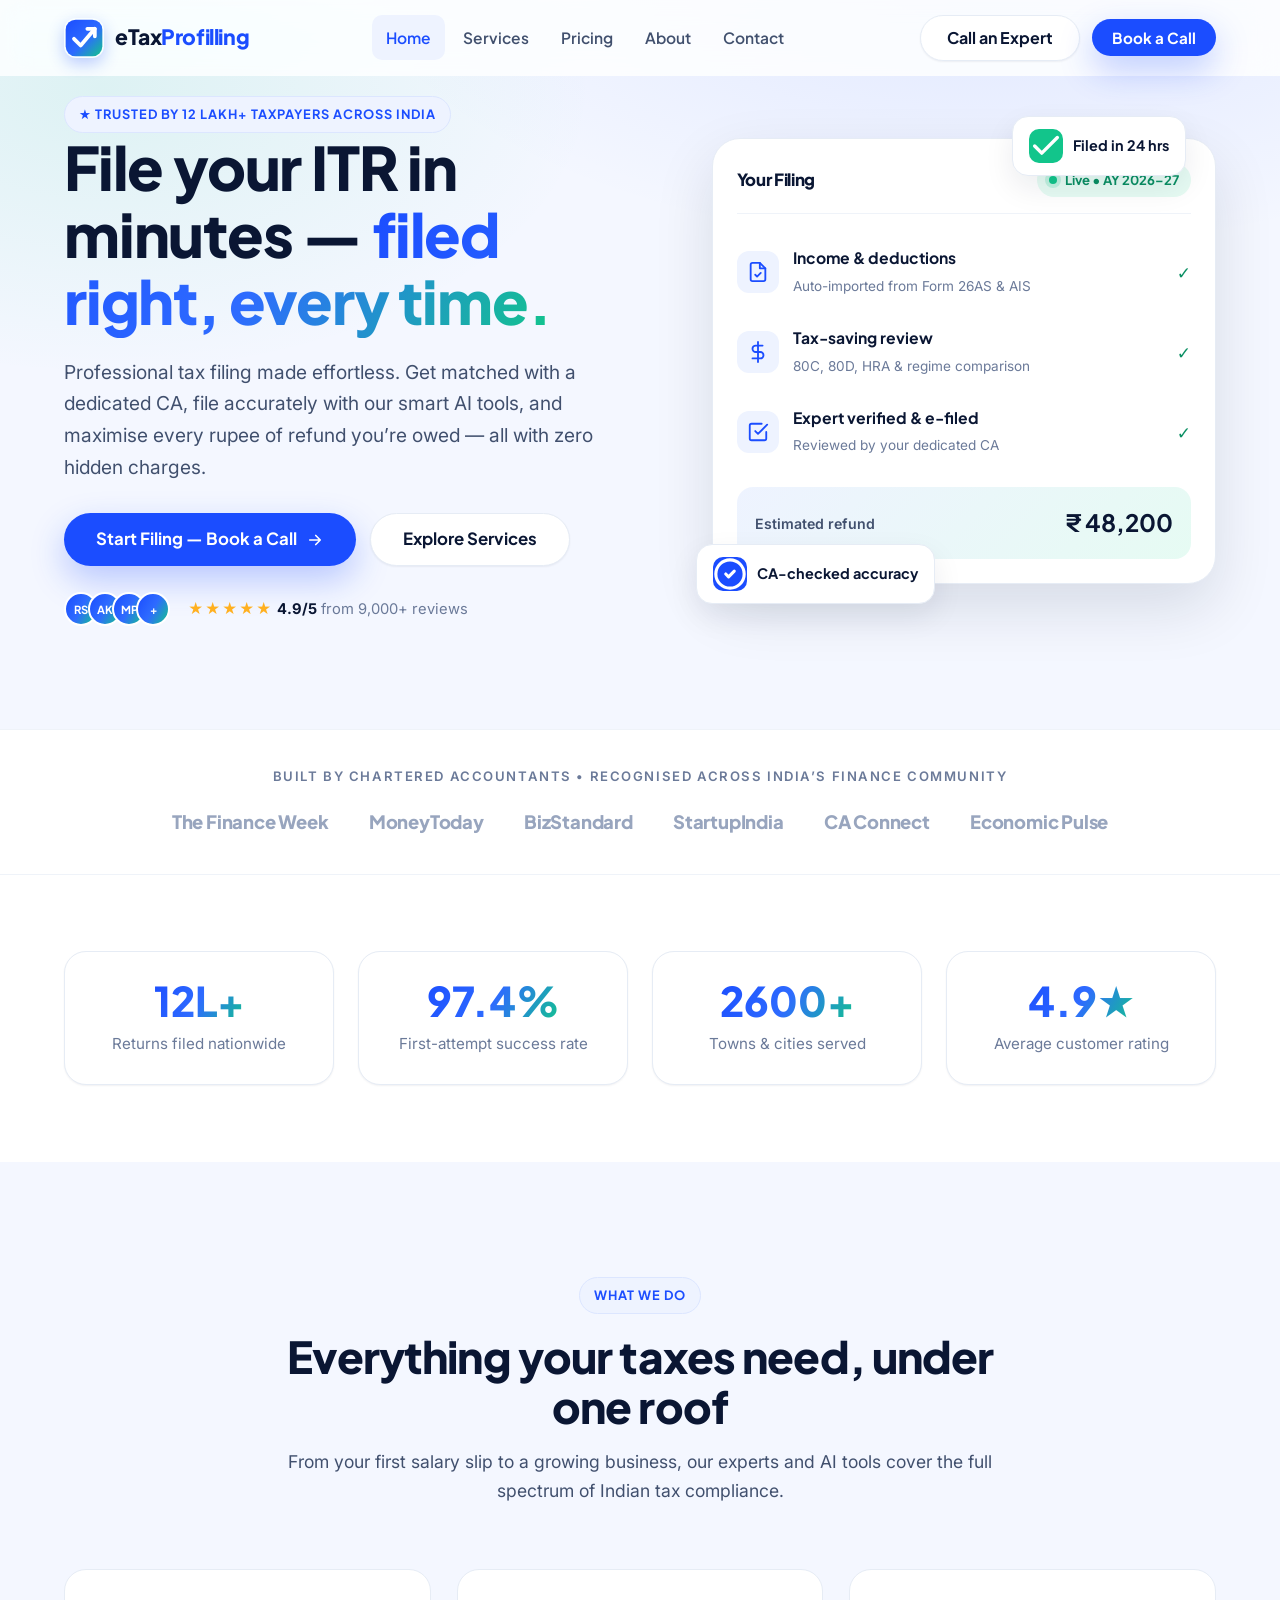
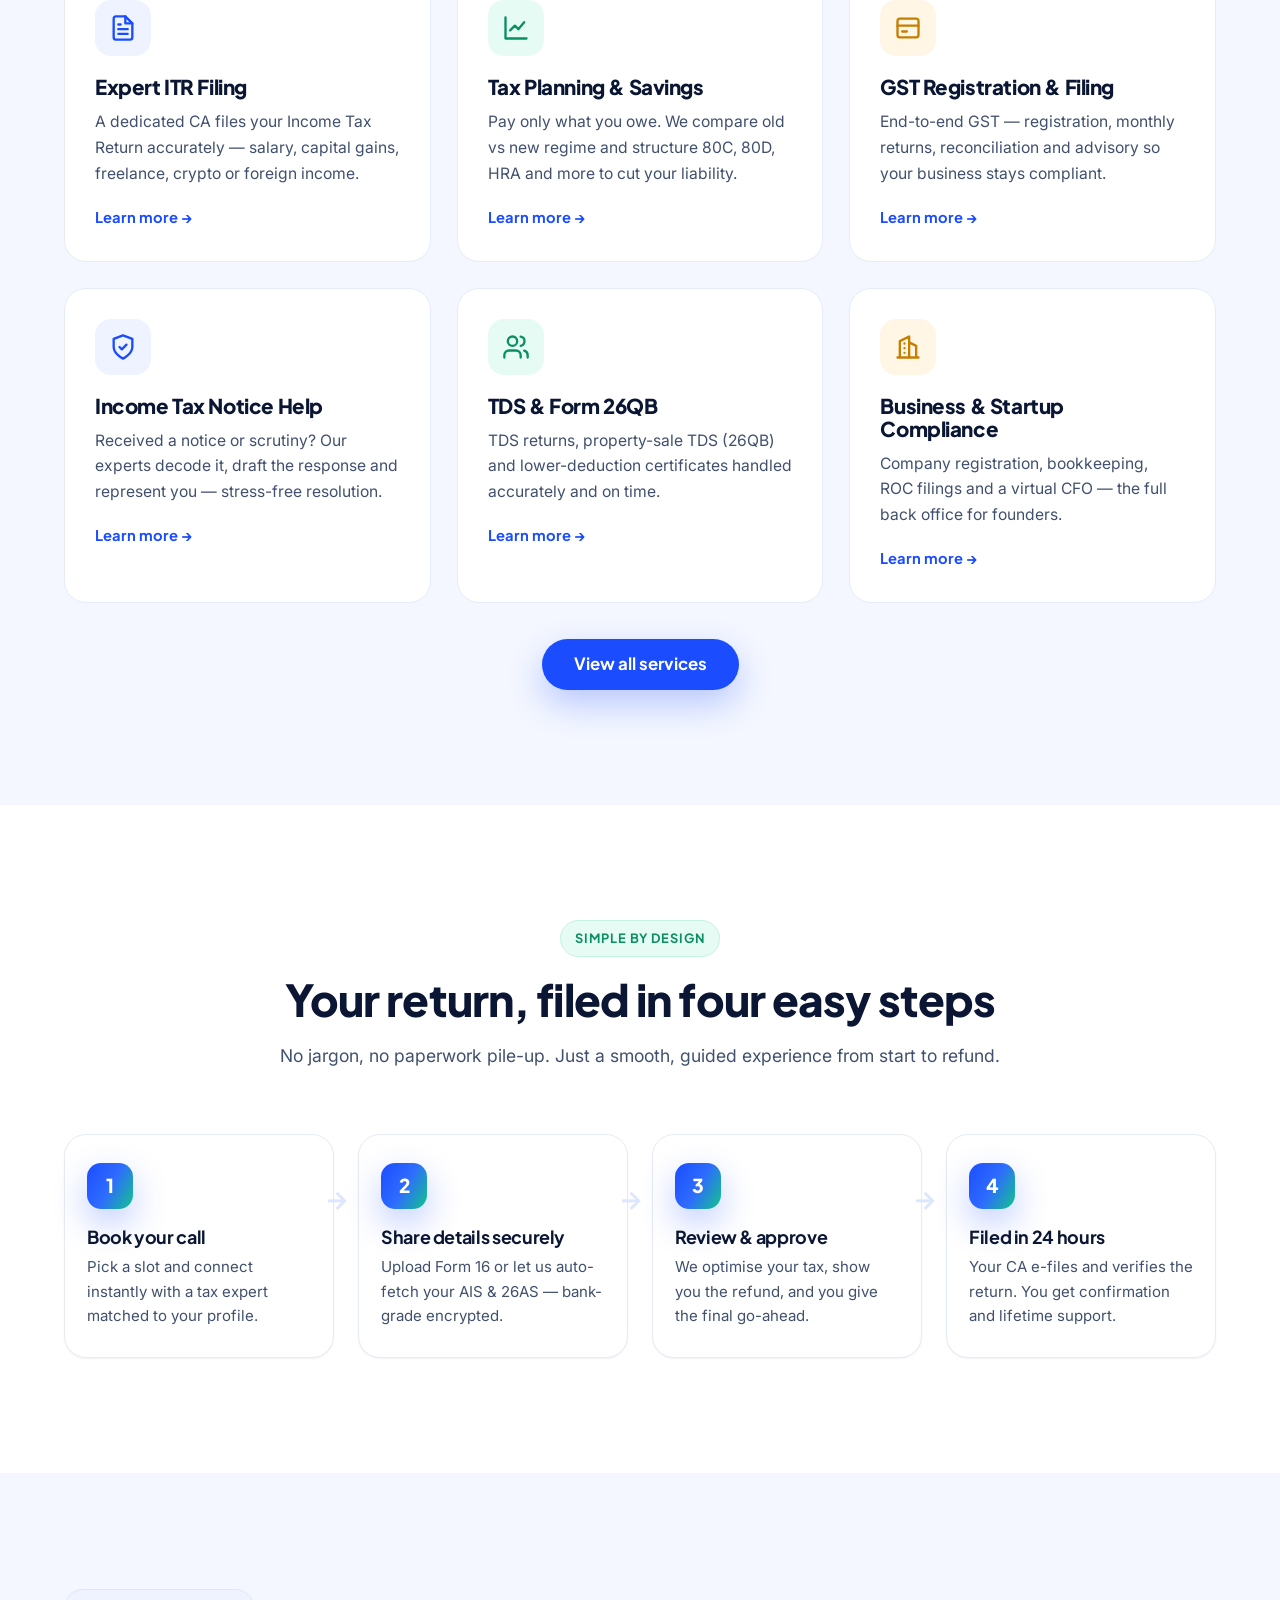
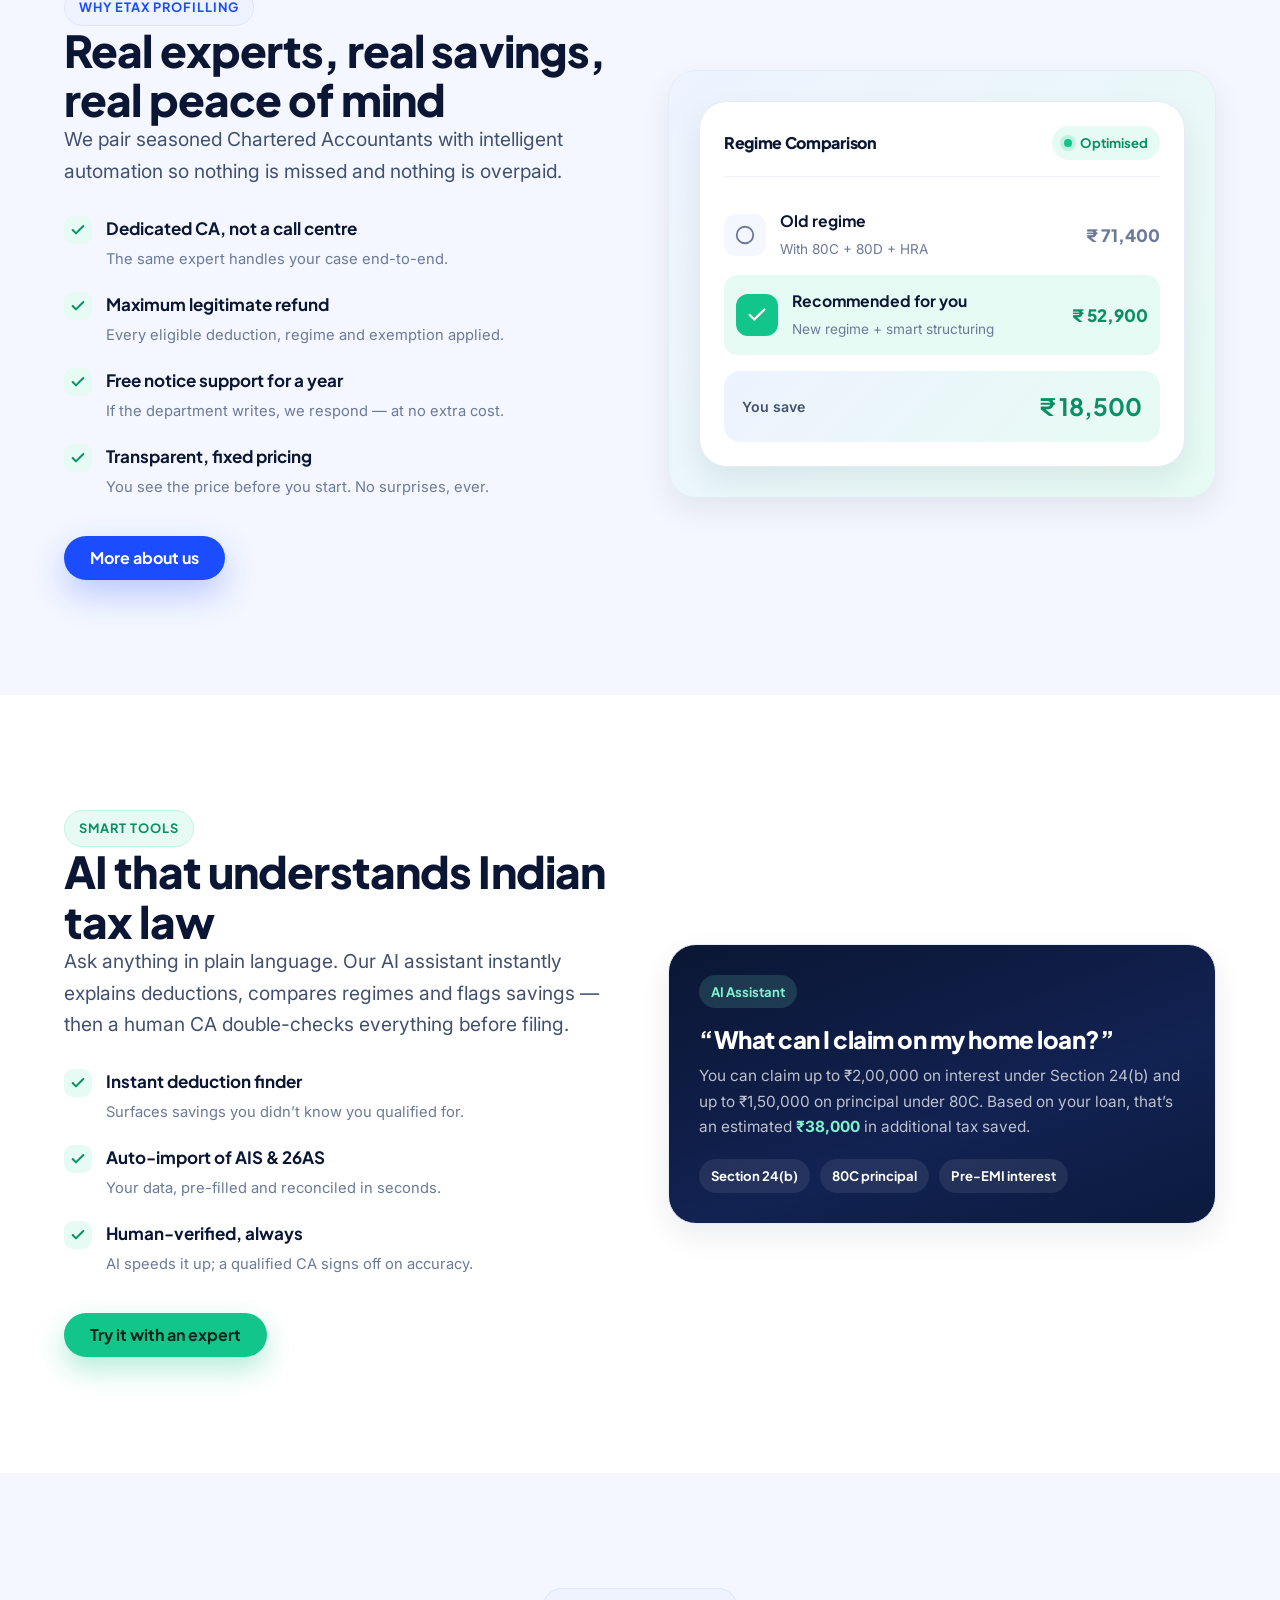
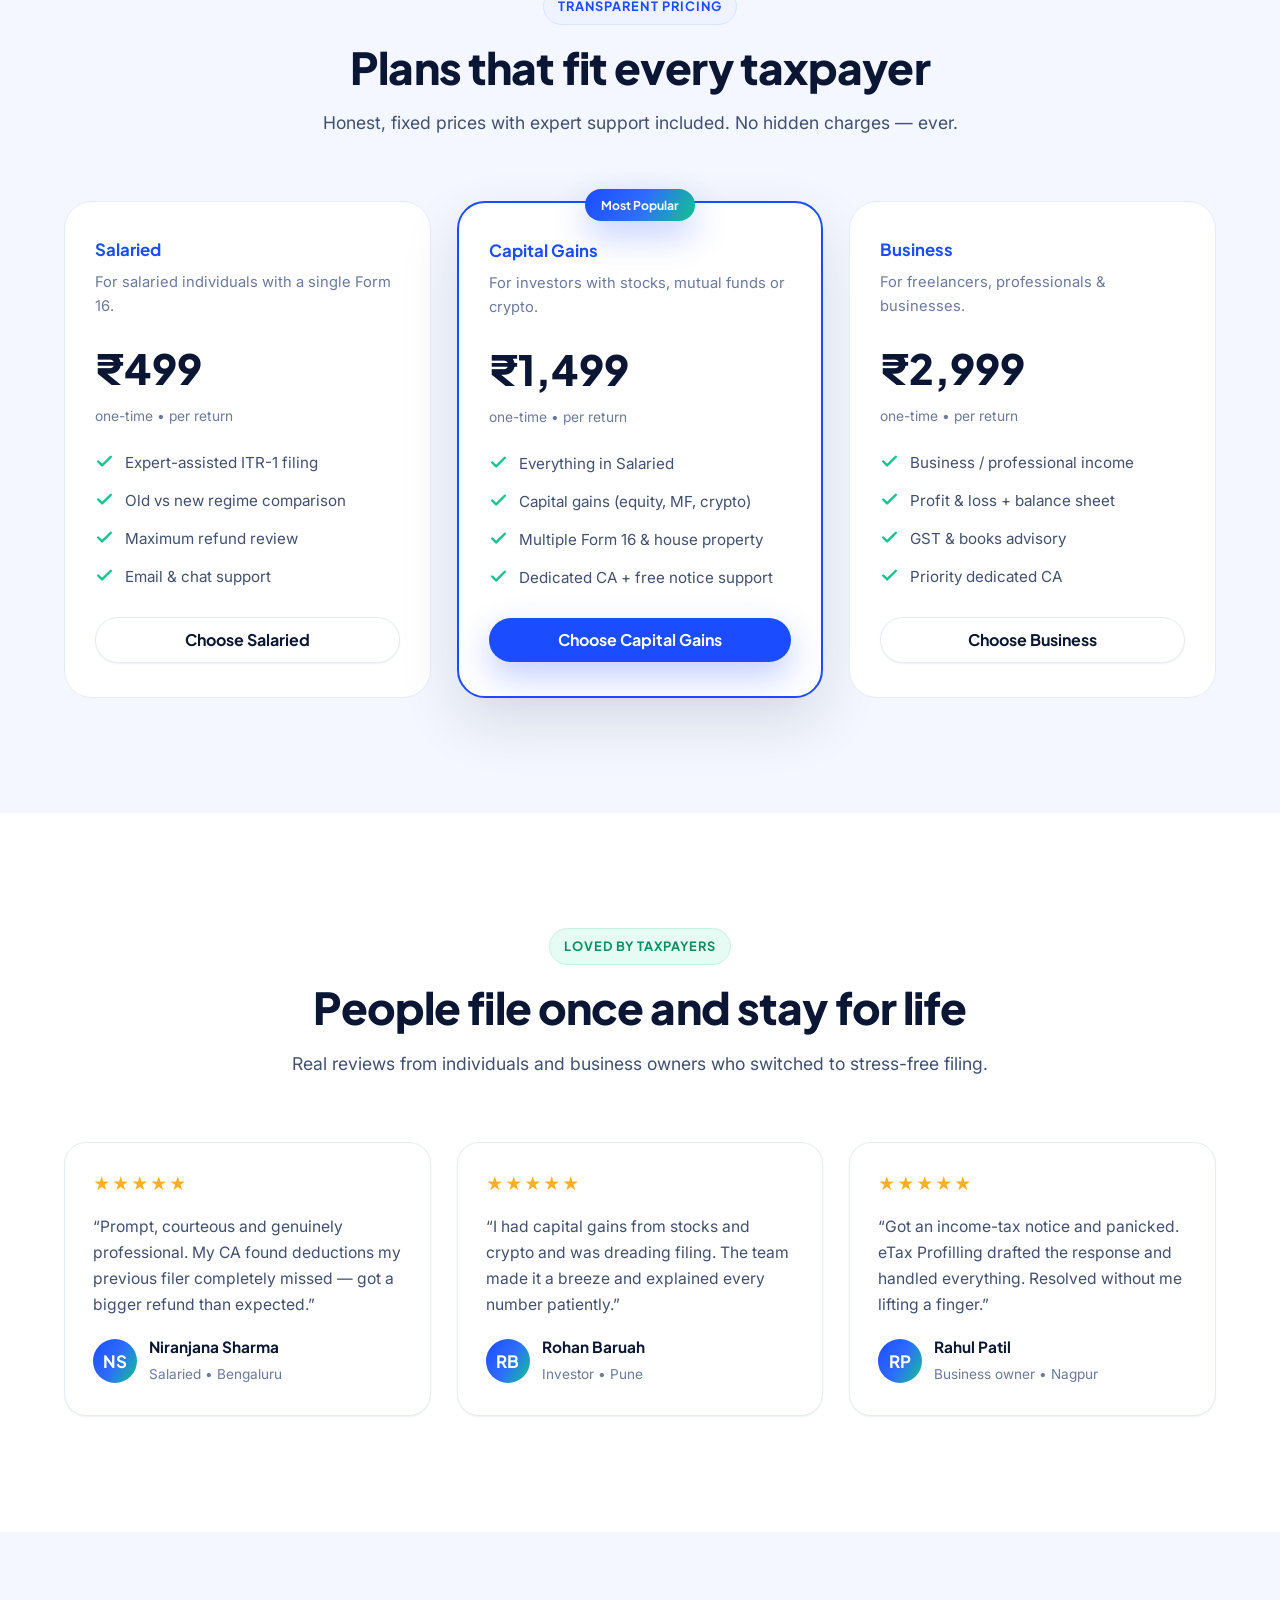
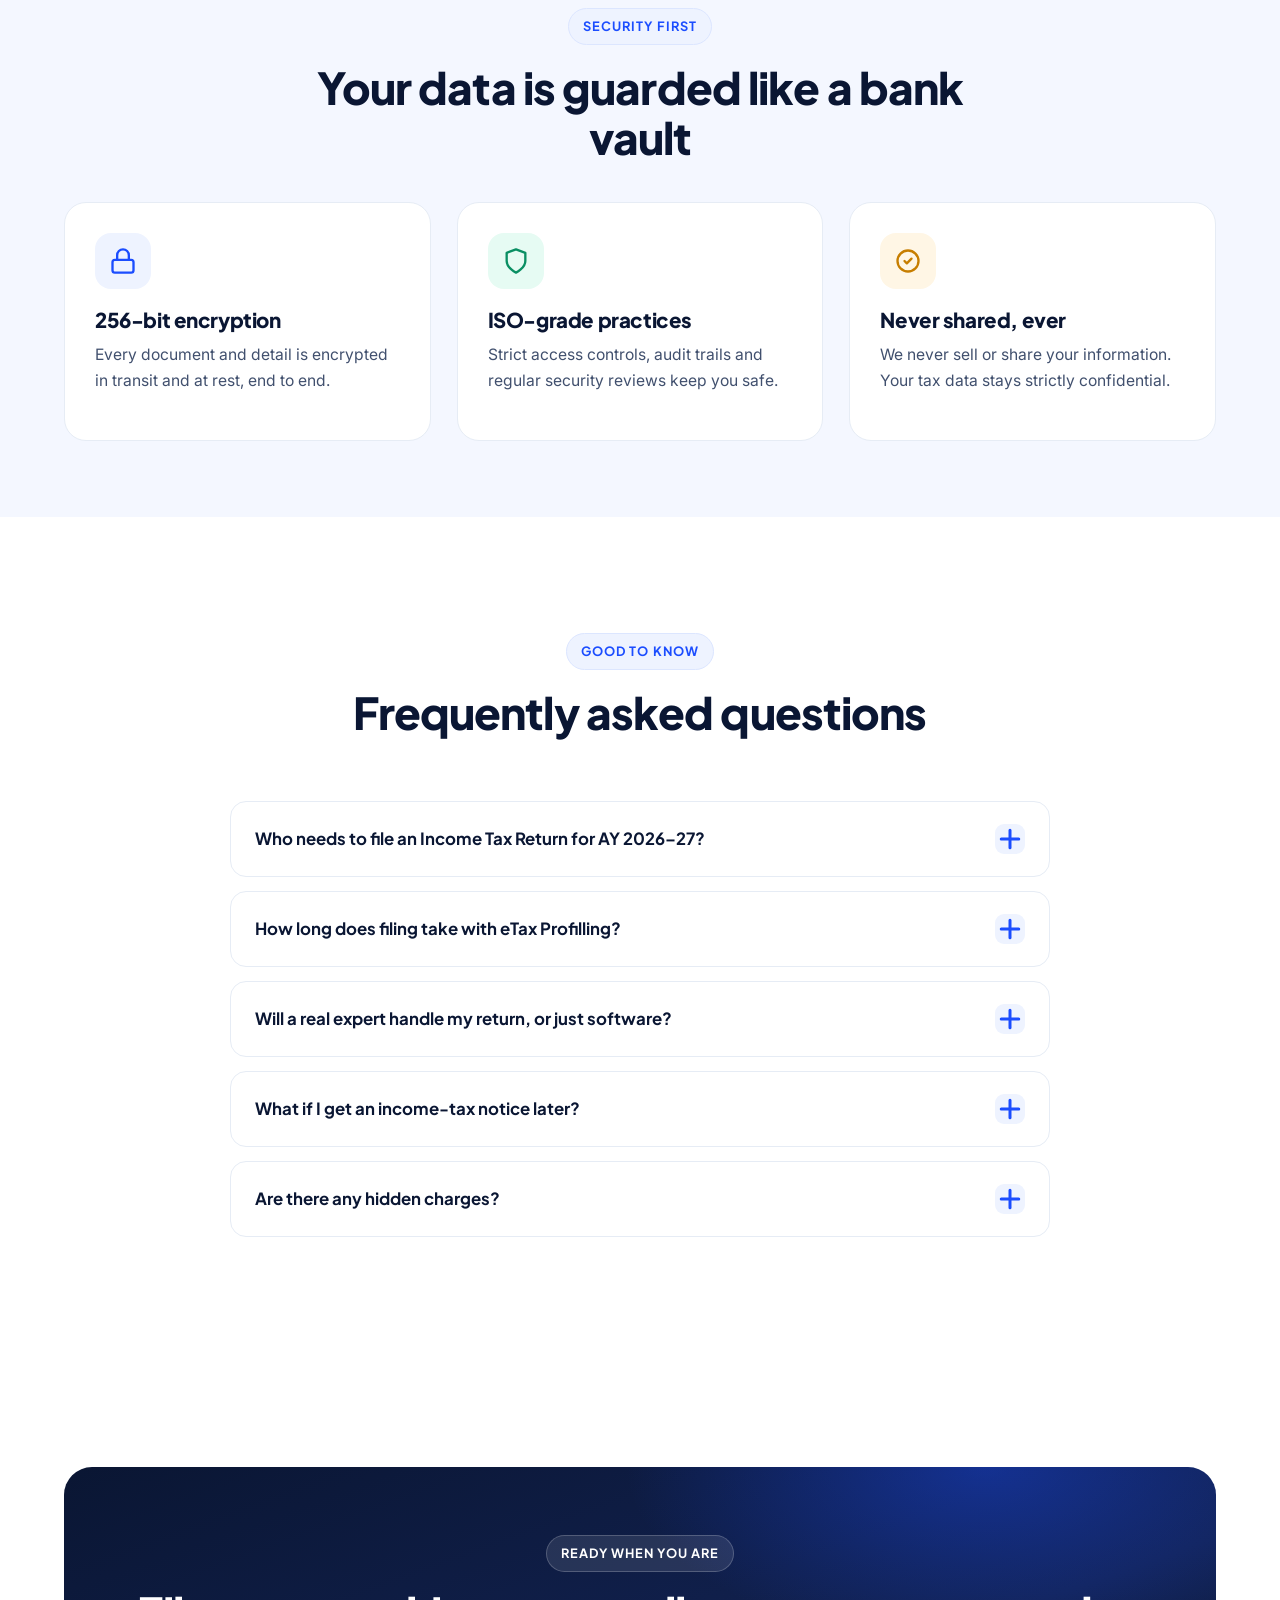
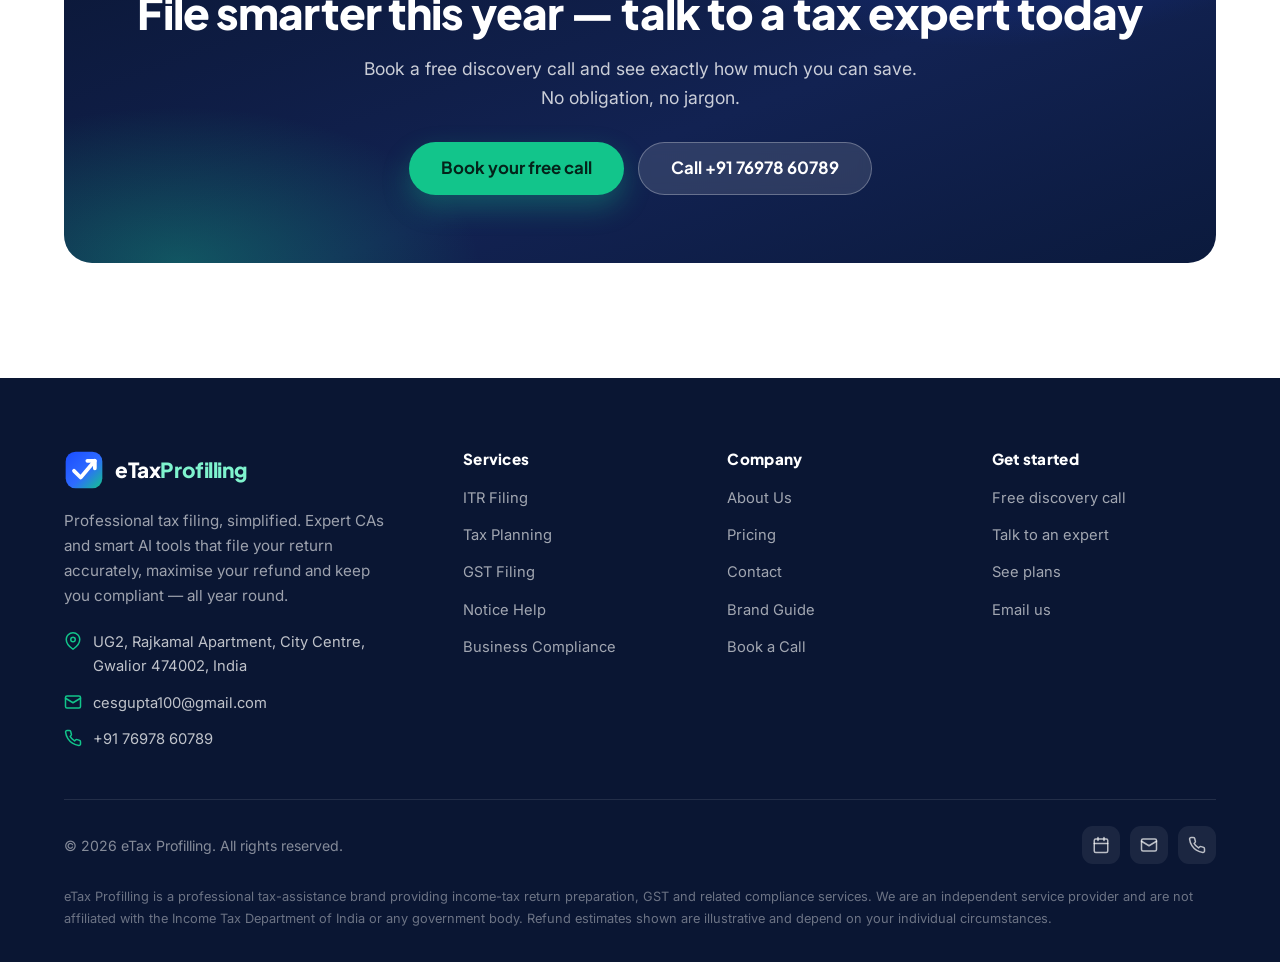
==== index.html @ 4bdb763a "Initial release: eTax Profilling marketing website Modern, responsive, light-themed static site for " ====
<!DOCTYPE html>
<html lang="en">
<head>
  <meta charset="UTF-8" />
  <meta name="viewport" content="width=device-width, initial-scale=1.0" />
  <script>document.documentElement.classList.add('js');</script>
  <title>eTax Profilling — Professional Tax Filing, Simplified | ITR, GST & Tax Planning</title>
  <meta name="description" content="eTax Profilling files your Income Tax Return in minutes with expert CAs and smart AI tools. ITR filing, tax planning, GST, TDS and notice management — accurate, secure and fully transparent." />
  <meta name="theme-color" content="#1B4DFF" />
  <link rel="icon" type="image/svg+xml" href="assets/img/favicon.svg" />
  <meta property="og:title" content="eTax Profilling — Professional Tax Filing, Simplified" />
  <meta property="og:description" content="File your ITR in minutes with expert CAs and smart AI tools. Accurate, secure and fully transparent." />
  <meta property="og:type" content="website" />
  <link rel="preconnect" href="https://fonts.googleapis.com" />
  <link rel="preconnect" href="https://fonts.gstatic.com" crossorigin />
  <link href="https://fonts.googleapis.com/css2?family=Inter:wght@400;500;600;700&family=Plus+Jakarta+Sans:wght@600;700;800&display=swap" rel="stylesheet" />
  <link rel="stylesheet" href="assets/css/styles.css" />
</head>
<body>

  <!-- ===================== NAV ===================== -->
  <header class="nav" id="nav">
    <div class="container nav__inner">
      <a href="index.html" class="brand" aria-label="eTax Profilling home">
        <svg class="brand__mark" viewBox="0 0 96 96" fill="none" xmlns="http://www.w3.org/2000/svg" aria-hidden="true">
          <defs><linearGradient id="nm" x1="4" y1="4" x2="92" y2="92" gradientUnits="userSpaceOnUse"><stop stop-color="#1B4DFF"/><stop offset=".55" stop-color="#2E6BFF"/><stop offset="1" stop-color="#12C58B"/></linearGradient></defs>
          <rect x="4" y="4" width="88" height="88" rx="24" fill="url(#nm)"/>
          <path d="M24 50 L40 66 L74 26" stroke="#fff" stroke-width="9" stroke-linecap="round" stroke-linejoin="round"/>
          <path d="M56 26 L74 26 L74 44" stroke="#fff" stroke-width="9" stroke-linecap="round" stroke-linejoin="round"/>
        </svg>
        <span class="brand__text">eTax<span>Profilling</span></span>
      </a>

      <nav class="nav__links" aria-label="Primary">
        <a class="nav__link active" href="index.html">Home</a>
        <a class="nav__link" href="services.html">Services</a>
        <a class="nav__link" href="pricing.html">Pricing</a>
        <a class="nav__link" href="about.html">About</a>
        <a class="nav__link" href="contact.html">Contact</a>
      </nav>

      <div class="nav__actions">
        <a class="btn btn--ghost" href="tel:+917697860789">Call an Expert</a>
        <a class="btn btn--primary nav__cta" href="https://cal.com/anirudh-gupta/discovery-call" target="_blank" rel="noopener">Book a Call</a>
        <button class="nav__toggle" aria-label="Toggle menu" aria-expanded="false"><span></span></button>
      </div>
    </div>

    <div class="nav__drawer">
      <a class="nav__link" href="index.html">Home</a>
      <a class="nav__link" href="services.html">Services</a>
      <a class="nav__link" href="pricing.html">Pricing</a>
      <a class="nav__link" href="about.html">About</a>
      <a class="nav__link" href="contact.html">Contact</a>
      <div class="nav__drawer-divider"></div>
      <a class="btn btn--ghost" href="tel:+917697860789">Call an Expert</a>
      <a class="btn btn--primary" href="https://cal.com/anirudh-gupta/discovery-call" target="_blank" rel="noopener">Book a Discovery Call</a>
    </div>
  </header>

  <main>
    <!-- ===================== HERO ===================== -->
    <section class="hero page">
      <div class="container hero__grid">
        <div class="hero__copy">
          <span class="eyebrow reveal">★ Trusted by 12 lakh+ taxpayers across India</span>
          <h1 class="reveal d1">File your ITR in minutes — <span class="gradient-text">filed right, every time.</span></h1>
          <p class="lead reveal d2">Professional tax filing made effortless. Get matched with a dedicated CA, file accurately with our smart AI tools, and maximise every rupee of refund you’re owed — all with zero hidden charges.</p>
          <div class="btn-row hero__cta reveal d3">
            <a class="btn btn--primary btn--lg" href="https://cal.com/anirudh-gupta/discovery-call" target="_blank" rel="noopener">
              Start Filing — Book a Call
              <svg viewBox="0 0 24 24" fill="none" stroke="currentColor" stroke-width="2.2" stroke-linecap="round" stroke-linejoin="round"><path d="M5 12h14M13 6l6 6-6 6"/></svg>
            </a>
            <a class="btn btn--ghost btn--lg" href="services.html">Explore Services</a>
          </div>
          <div class="hero__trust reveal d4">
            <div class="hero__avatars" aria-hidden="true"><span>RS</span><span>AK</span><span>MP</span><span>+</span></div>
            <div><span class="stars">★★★★★</span> <strong>4.9/5</strong> from 9,000+ reviews</div>
          </div>
        </div>

        <div class="hero__visual reveal d2">
          <div class="hero-card">
            <div class="hero-card__top">
              <span class="brand__text" style="font-size:1.05rem">Your Filing</span>
              <span class="hero-card__badge"><span class="hero-card__dot"></span> Live • AY 2026–27</span>
            </div>
            <div class="hero-card__row">
              <span class="ico"><svg viewBox="0 0 24 24" fill="none" stroke="currentColor" stroke-width="2" stroke-linecap="round" stroke-linejoin="round"><path d="M14 2H6a2 2 0 0 0-2 2v16a2 2 0 0 0 2 2h12a2 2 0 0 0 2-2V8z"/><path d="M14 2v6h6M9 15l2 2 4-4"/></svg></span>
              <div class="meta"><b>Income & deductions</b><small>Auto-imported from Form 26AS & AIS</small></div>
              <span class="amt">✓</span>
            </div>
            <div class="hero-card__row">
              <span class="ico"><svg viewBox="0 0 24 24" fill="none" stroke="currentColor" stroke-width="2" stroke-linecap="round" stroke-linejoin="round"><path d="M12 1v22M17 5H9.5a3.5 3.5 0 0 0 0 7h5a3.5 3.5 0 0 1 0 7H6"/></svg></span>
              <div class="meta"><b>Tax-saving review</b><small>80C, 80D, HRA & regime comparison</small></div>
              <span class="amt">✓</span>
            </div>
            <div class="hero-card__row">
              <span class="ico"><svg viewBox="0 0 24 24" fill="none" stroke="currentColor" stroke-width="2" stroke-linecap="round" stroke-linejoin="round"><path d="M9 11l3 3L22 4M21 12v7a2 2 0 0 1-2 2H5a2 2 0 0 1-2-2V5a2 2 0 0 1 2-2h11"/></svg></span>
              <div class="meta"><b>Expert verified & e-filed</b><small>Reviewed by your dedicated CA</small></div>
              <span class="amt">✓</span>
            </div>
            <div class="hero-card__refund">
              <small>Estimated refund</small>
              <b>₹ 48,200</b>
            </div>
          </div>
          <div class="hero__float hero__float--1">
            <span class="ico"><svg viewBox="0 0 24 24" fill="none" stroke="#fff" stroke-width="2.4" stroke-linecap="round" stroke-linejoin="round"><path d="M20 6 9 17l-5-5"/></svg></span>
            Filed in 24 hrs
          </div>
          <div class="hero__float hero__float--2">
            <span class="ico"><svg viewBox="0 0 24 24" fill="none" stroke="#fff" stroke-width="2.2" stroke-linecap="round" stroke-linejoin="round"><path d="M12 2a10 10 0 1 0 10 10A10 10 0 0 0 12 2z"/><path d="M9 12l2 2 4-4"/></svg></span>
            CA-checked accuracy
          </div>
        </div>
      </div>
    </section>

    <!-- ===================== MEDIA / TRUST STRIP ===================== -->
    <section class="logos">
      <div class="container">
        <p>Built by Chartered Accountants • Recognised across India’s finance community</p>
        <div class="logos__row">
          <span>The Finance Week</span>
          <span>MoneyToday</span>
          <span>BizStandard</span>
          <span>StartupIndia</span>
          <span>CA Connect</span>
          <span>Economic Pulse</span>
        </div>
      </div>
    </section>

    <!-- ===================== STATS ===================== -->
    <section class="section section--tight">
      <div class="container">
        <div class="stats">
          <div class="stat reveal"><div class="stat__num"><span class="gradient-text"><span data-count="12">0</span>L+</span></div><div class="stat__label">Returns filed nationwide</div></div>
          <div class="stat reveal d1"><div class="stat__num"><span class="gradient-text"><span data-count="97.4" data-decimals="1">0</span>%</span></div><div class="stat__label">First-attempt success rate</div></div>
          <div class="stat reveal d2"><div class="stat__num"><span class="gradient-text"><span data-count="2600">0</span>+</span></div><div class="stat__label">Towns &amp; cities served</div></div>
          <div class="stat reveal d3"><div class="stat__num"><span class="gradient-text"><span data-count="4.9" data-decimals="1">0</span>★</span></div><div class="stat__label">Average customer rating</div></div>
        </div>
      </div>
    </section>

    <!-- ===================== SERVICES ===================== -->
    <section class="section section--soft" id="services">
      <div class="container">
        <div class="section-head">
          <span class="eyebrow">What we do</span>
          <h2>Everything your taxes need, under one roof</h2>
          <p>From your first salary slip to a growing business, our experts and AI tools cover the full spectrum of Indian tax compliance.</p>
        </div>
        <div class="cards">
          <article class="card reveal">
            <div class="card__ico"><svg viewBox="0 0 24 24" fill="none" stroke="currentColor" stroke-width="2" stroke-linecap="round" stroke-linejoin="round"><path d="M14 2H6a2 2 0 0 0-2 2v16a2 2 0 0 0 2 2h12a2 2 0 0 0 2-2V8z"/><path d="M14 2v6h6M16 13H8M16 17H8M10 9H8"/></svg></div>
            <h3>Expert ITR Filing</h3>
            <p>A dedicated CA files your Income Tax Return accurately — salary, capital gains, freelance, crypto or foreign income.</p>
            <a class="card__link" href="services.html">Learn more →</a>
          </article>
          <article class="card reveal d1">
            <div class="card__ico card__ico--accent"><svg viewBox="0 0 24 24" fill="none" stroke="currentColor" stroke-width="2" stroke-linecap="round" stroke-linejoin="round"><path d="M3 3v18h18"/><path d="M7 14l4-4 3 3 5-6"/></svg></div>
            <h3>Tax Planning &amp; Savings</h3>
            <p>Pay only what you owe. We compare old vs new regime and structure 80C, 80D, HRA and more to cut your liability.</p>
            <a class="card__link" href="services.html">Learn more →</a>
          </article>
          <article class="card reveal d2">
            <div class="card__ico card__ico--gold"><svg viewBox="0 0 24 24" fill="none" stroke="currentColor" stroke-width="2" stroke-linecap="round" stroke-linejoin="round"><rect x="3" y="4" width="18" height="16" rx="2"/><path d="M3 10h18M7 15h4"/></svg></div>
            <h3>GST Registration &amp; Filing</h3>
            <p>End-to-end GST — registration, monthly returns, reconciliation and advisory so your business stays compliant.</p>
            <a class="card__link" href="services.html">Learn more →</a>
          </article>
          <article class="card reveal">
            <div class="card__ico"><svg viewBox="0 0 24 24" fill="none" stroke="currentColor" stroke-width="2" stroke-linecap="round" stroke-linejoin="round"><path d="M12 22s8-4 8-10V5l-8-3-8 3v7c0 6 8 10 8 10z"/><path d="M9 12l2 2 4-4"/></svg></div>
            <h3>Income Tax Notice Help</h3>
            <p>Received a notice or scrutiny? Our experts decode it, draft the response and represent you — stress-free resolution.</p>
            <a class="card__link" href="services.html">Learn more →</a>
          </article>
          <article class="card reveal d1">
            <div class="card__ico card__ico--accent"><svg viewBox="0 0 24 24" fill="none" stroke="currentColor" stroke-width="2" stroke-linecap="round" stroke-linejoin="round"><path d="M16 21v-2a4 4 0 0 0-4-4H6a4 4 0 0 0-4 4v2"/><circle cx="9" cy="7" r="4"/><path d="M22 21v-2a4 4 0 0 0-3-3.87M16 3.13A4 4 0 0 1 16 11"/></svg></div>
            <h3>TDS &amp; Form 26QB</h3>
            <p>TDS returns, property-sale TDS (26QB) and lower-deduction certificates handled accurately and on time.</p>
            <a class="card__link" href="services.html">Learn more →</a>
          </article>
          <article class="card reveal d2">
            <div class="card__ico card__ico--gold"><svg viewBox="0 0 24 24" fill="none" stroke="currentColor" stroke-width="2" stroke-linecap="round" stroke-linejoin="round"><path d="M3 21h18M5 21V7l8-4v18M19 21V11l-6-3M9 9v.01M9 13v.01M9 17v.01"/></svg></div>
            <h3>Business &amp; Startup Compliance</h3>
            <p>Company registration, bookkeeping, ROC filings and a virtual CFO — the full back office for founders.</p>
            <a class="card__link" href="services.html">Learn more →</a>
          </article>
        </div>
        <div class="center mt-4 reveal">
          <a class="btn btn--primary btn--lg" href="services.html">View all services</a>
        </div>
      </div>
    </section>

    <!-- ===================== HOW IT WORKS ===================== -->
    <section class="section">
      <div class="container">
        <div class="section-head">
          <span class="eyebrow eyebrow--accent">Simple by design</span>
          <h2>Your return, filed in four easy steps</h2>
          <p>No jargon, no paperwork pile-up. Just a smooth, guided experience from start to refund.</p>
        </div>
        <div class="steps">
          <div class="step reveal"><div class="step__num">1</div><h3>Book your call</h3><p>Pick a slot and connect instantly with a tax expert matched to your profile.</p></div>
          <div class="step reveal d1"><div class="step__num">2</div><h3>Share details securely</h3><p>Upload Form 16 or let us auto-fetch your AIS &amp; 26AS — bank-grade encrypted.</p></div>
          <div class="step reveal d2"><div class="step__num">3</div><h3>Review &amp; approve</h3><p>We optimise your tax, show you the refund, and you give the final go-ahead.</p></div>
          <div class="step reveal d3"><div class="step__num">4</div><h3>Filed in 24 hours</h3><p>Your CA e-files and verifies the return. You get confirmation and lifetime support.</p></div>
        </div>
      </div>
    </section>

    <!-- ===================== WHY US (split) ===================== -->
    <section class="section section--soft">
      <div class="container split">
        <div class="split__copy">
          <span class="eyebrow">Why eTax Profilling</span>
          <h2>Real experts, real savings, real peace of mind</h2>
          <p class="lead">We pair seasoned Chartered Accountants with intelligent automation so nothing is missed and nothing is overpaid.</p>
          <ul class="feature-list">
            <li><span class="tick"><svg viewBox="0 0 24 24" fill="none" stroke="currentColor" stroke-width="3" stroke-linecap="round" stroke-linejoin="round"><path d="M20 6 9 17l-5-5"/></svg></span><div><b>Dedicated CA, not a call centre</b><small>The same expert handles your case end-to-end.</small></div></li>
            <li><span class="tick"><svg viewBox="0 0 24 24" fill="none" stroke="currentColor" stroke-width="3" stroke-linecap="round" stroke-linejoin="round"><path d="M20 6 9 17l-5-5"/></svg></span><div><b>Maximum legitimate refund</b><small>Every eligible deduction, regime and exemption applied.</small></div></li>
            <li><span class="tick"><svg viewBox="0 0 24 24" fill="none" stroke="currentColor" stroke-width="3" stroke-linecap="round" stroke-linejoin="round"><path d="M20 6 9 17l-5-5"/></svg></span><div><b>Free notice support for a year</b><small>If the department writes, we respond — at no extra cost.</small></div></li>
            <li><span class="tick"><svg viewBox="0 0 24 24" fill="none" stroke="currentColor" stroke-width="3" stroke-linecap="round" stroke-linejoin="round"><path d="M20 6 9 17l-5-5"/></svg></span><div><b>Transparent, fixed pricing</b><small>You see the price before you start. No surprises, ever.</small></div></li>
          </ul>
          <div class="btn-row mt-4"><a class="btn btn--primary" href="about.html">More about us</a></div>
        </div>
        <div class="split__media">
          <div class="media-frame">
            <div class="hero-card" style="box-shadow:var(--sh-md)">
              <div class="hero-card__top"><span class="brand__text" style="font-size:1rem">Regime Comparison</span><span class="hero-card__badge"><span class="hero-card__dot"></span> Optimised</span></div>
              <div class="hero-card__row"><span class="ico" style="background:var(--bg-soft);color:var(--ink-3)"><svg viewBox="0 0 24 24" fill="none" stroke="currentColor" stroke-width="2"><circle cx="12" cy="12" r="9"/></svg></span><div class="meta"><b>Old regime</b><small>With 80C + 80D + HRA</small></div><span class="amt" style="color:var(--ink-3)">₹ 71,400</span></div>
              <div class="hero-card__row" style="background:var(--brand-accent-50);border-radius:14px;padding-inline:12px"><span class="ico" style="background:var(--brand-accent);color:#fff"><svg viewBox="0 0 24 24" fill="none" stroke="currentColor" stroke-width="2.4" stroke-linecap="round" stroke-linejoin="round"><path d="M20 6 9 17l-5-5"/></svg></span><div class="meta"><b>Recommended for you</b><small>New regime + smart structuring</small></div><span class="amt">₹ 52,900</span></div>
              <div class="hero-card__refund"><small>You save</small><b style="color:var(--brand-accent-700)">₹ 18,500</b></div>
            </div>
          </div>
        </div>
      </div>
    </section>

    <!-- ===================== AI / DIY (split rev) ===================== -->
    <section class="section">
      <div class="container split split--rev">
        <div class="split__media">
          <div class="media-frame media-frame--ink">
            <div style="color:#fff">
              <span class="hero-card__badge" style="background:rgba(127,243,206,.15);color:#7FF3CE">AI Assistant</span>
              <h3 style="color:#fff;margin:18px 0 10px;font-size:1.5rem">“What can I claim on my home loan?”</h3>
              <p style="color:rgba(255,255,255,.72);font-size:.96rem">You can claim up to ₹2,00,000 on interest under Section 24(b) and up to ₹1,50,000 on principal under 80C. Based on your loan, that’s an estimated <strong style="color:#7FF3CE">₹38,000</strong> in additional tax saved.</p>
              <div style="display:flex;gap:10px;margin-top:20px;flex-wrap:wrap">
                <span class="hero-card__badge" style="background:rgba(255,255,255,.08);color:#fff">Section 24(b)</span>
                <span class="hero-card__badge" style="background:rgba(255,255,255,.08);color:#fff">80C principal</span>
                <span class="hero-card__badge" style="background:rgba(255,255,255,.08);color:#fff">Pre-EMI interest</span>
              </div>
            </div>
          </div>
        </div>
        <div class="split__copy">
          <span class="eyebrow eyebrow--accent">Smart tools</span>
          <h2>AI that understands Indian tax law</h2>
          <p class="lead">Ask anything in plain language. Our AI assistant instantly explains deductions, compares regimes and flags savings — then a human CA double-checks everything before filing.</p>
          <ul class="feature-list">
            <li><span class="tick"><svg viewBox="0 0 24 24" fill="none" stroke="currentColor" stroke-width="3" stroke-linecap="round" stroke-linejoin="round"><path d="M20 6 9 17l-5-5"/></svg></span><div><b>Instant deduction finder</b><small>Surfaces savings you didn’t know you qualified for.</small></div></li>
            <li><span class="tick"><svg viewBox="0 0 24 24" fill="none" stroke="currentColor" stroke-width="3" stroke-linecap="round" stroke-linejoin="round"><path d="M20 6 9 17l-5-5"/></svg></span><div><b>Auto-import of AIS &amp; 26AS</b><small>Your data, pre-filled and reconciled in seconds.</small></div></li>
            <li><span class="tick"><svg viewBox="0 0 24 24" fill="none" stroke="currentColor" stroke-width="3" stroke-linecap="round" stroke-linejoin="round"><path d="M20 6 9 17l-5-5"/></svg></span><div><b>Human-verified, always</b><small>AI speeds it up; a qualified CA signs off on accuracy.</small></div></li>
          </ul>
          <div class="btn-row mt-4"><a class="btn btn--accent" href="https://cal.com/anirudh-gupta/discovery-call" target="_blank" rel="noopener">Try it with an expert</a></div>
        </div>
      </div>
    </section>

    <!-- ===================== PRICING TEASER ===================== -->
    <section class="section section--soft" id="pricing">
      <div class="container">
        <div class="section-head">
          <span class="eyebrow">Transparent pricing</span>
          <h2>Plans that fit every taxpayer</h2>
          <p>Honest, fixed prices with expert support included. No hidden charges — ever.</p>
        </div>
        <div class="pricing">
          <article class="price-card reveal">
            <div class="price-card__name">Salaried</div>
            <p class="price-card__desc">For salaried individuals with a single Form 16.</p>
            <div class="price-card__price">₹<span class="amt">499</span></div>
            <div class="price-card__period">one-time • per return</div>
            <ul>
              <li><svg viewBox="0 0 24 24" fill="none" stroke="currentColor" stroke-width="3" stroke-linecap="round" stroke-linejoin="round"><path d="M20 6 9 17l-5-5"/></svg> Expert-assisted ITR-1 filing</li>
              <li><svg viewBox="0 0 24 24" fill="none" stroke="currentColor" stroke-width="3" stroke-linecap="round" stroke-linejoin="round"><path d="M20 6 9 17l-5-5"/></svg> Old vs new regime comparison</li>
              <li><svg viewBox="0 0 24 24" fill="none" stroke="currentColor" stroke-width="3" stroke-linecap="round" stroke-linejoin="round"><path d="M20 6 9 17l-5-5"/></svg> Maximum refund review</li>
              <li><svg viewBox="0 0 24 24" fill="none" stroke="currentColor" stroke-width="3" stroke-linecap="round" stroke-linejoin="round"><path d="M20 6 9 17l-5-5"/></svg> Email &amp; chat support</li>
            </ul>
            <a class="btn btn--ghost btn--block" href="pricing.html">Choose Salaried</a>
          </article>
          <article class="price-card price-card--featured reveal d1">
            <div class="price-card__name">Capital Gains</div>
            <p class="price-card__desc">For investors with stocks, mutual funds or crypto.</p>
            <div class="price-card__price">₹<span class="amt">1,499</span></div>
            <div class="price-card__period">one-time • per return</div>
            <ul>
              <li><svg viewBox="0 0 24 24" fill="none" stroke="currentColor" stroke-width="3" stroke-linecap="round" stroke-linejoin="round"><path d="M20 6 9 17l-5-5"/></svg> Everything in Salaried</li>
              <li><svg viewBox="0 0 24 24" fill="none" stroke="currentColor" stroke-width="3" stroke-linecap="round" stroke-linejoin="round"><path d="M20 6 9 17l-5-5"/></svg> Capital gains (equity, MF, crypto)</li>
              <li><svg viewBox="0 0 24 24" fill="none" stroke="currentColor" stroke-width="3" stroke-linecap="round" stroke-linejoin="round"><path d="M20 6 9 17l-5-5"/></svg> Multiple Form 16 &amp; house property</li>
              <li><svg viewBox="0 0 24 24" fill="none" stroke="currentColor" stroke-width="3" stroke-linecap="round" stroke-linejoin="round"><path d="M20 6 9 17l-5-5"/></svg> Dedicated CA + free notice support</li>
            </ul>
            <a class="btn btn--primary btn--block" href="pricing.html">Choose Capital Gains</a>
          </article>
          <article class="price-card reveal d2">
            <div class="price-card__name">Business</div>
            <p class="price-card__desc">For freelancers, professionals &amp; businesses.</p>
            <div class="price-card__price">₹<span class="amt">2,999</span></div>
            <div class="price-card__period">one-time • per return</div>
            <ul>
              <li><svg viewBox="0 0 24 24" fill="none" stroke="currentColor" stroke-width="3" stroke-linecap="round" stroke-linejoin="round"><path d="M20 6 9 17l-5-5"/></svg> Business / professional income</li>
              <li><svg viewBox="0 0 24 24" fill="none" stroke="currentColor" stroke-width="3" stroke-linecap="round" stroke-linejoin="round"><path d="M20 6 9 17l-5-5"/></svg> Profit &amp; loss + balance sheet</li>
              <li><svg viewBox="0 0 24 24" fill="none" stroke="currentColor" stroke-width="3" stroke-linecap="round" stroke-linejoin="round"><path d="M20 6 9 17l-5-5"/></svg> GST &amp; books advisory</li>
              <li><svg viewBox="0 0 24 24" fill="none" stroke="currentColor" stroke-width="3" stroke-linecap="round" stroke-linejoin="round"><path d="M20 6 9 17l-5-5"/></svg> Priority dedicated CA</li>
            </ul>
            <a class="btn btn--ghost btn--block" href="pricing.html">Choose Business</a>
          </article>
        </div>
      </div>
    </section>

    <!-- ===================== TESTIMONIALS ===================== -->
    <section class="section">
      <div class="container">
        <div class="section-head">
          <span class="eyebrow eyebrow--accent">Loved by taxpayers</span>
          <h2>People file once and stay for life</h2>
          <p>Real reviews from individuals and business owners who switched to stress-free filing.</p>
        </div>
        <div class="testimonials">
          <article class="t-card reveal"><div class="stars">★★★★★</div><p>“Prompt, courteous and genuinely professional. My CA found deductions my previous filer completely missed — got a bigger refund than expected.”</p><div class="t-card__who"><span class="t-card__ava">NS</span><div><b>Niranjana Sharma</b><small>Salaried • Bengaluru</small></div></div></article>
          <article class="t-card reveal d1"><div class="stars">★★★★★</div><p>“I had capital gains from stocks and crypto and was dreading filing. The team made it a breeze and explained every number patiently.”</p><div class="t-card__who"><span class="t-card__ava">RB</span><div><b>Rohan Baruah</b><small>Investor • Pune</small></div></div></article>
          <article class="t-card reveal d2"><div class="stars">★★★★★</div><p>“Got an income-tax notice and panicked. eTax Profilling drafted the response and handled everything. Resolved without me lifting a finger.”</p><div class="t-card__who"><span class="t-card__ava">RP</span><div><b>Rahul Patil</b><small>Business owner • Nagpur</small></div></div></article>
        </div>
      </div>
    </section>

    <!-- ===================== SECURITY BAND ===================== -->
    <section class="section section--tight section--soft">
      <div class="container">
        <div class="section-head" style="margin-bottom:40px">
          <span class="eyebrow">Security first</span>
          <h2>Your data is guarded like a bank vault</h2>
        </div>
        <div class="cards">
          <article class="card reveal"><div class="card__ico"><svg viewBox="0 0 24 24" fill="none" stroke="currentColor" stroke-width="2" stroke-linecap="round" stroke-linejoin="round"><rect x="3" y="11" width="18" height="11" rx="2"/><path d="M7 11V7a5 5 0 0 1 10 0v4"/></svg></div><h3>256-bit encryption</h3><p>Every document and detail is encrypted in transit and at rest, end to end.</p></article>
          <article class="card reveal d1"><div class="card__ico card__ico--accent"><svg viewBox="0 0 24 24" fill="none" stroke="currentColor" stroke-width="2" stroke-linecap="round" stroke-linejoin="round"><path d="M12 22s8-4 8-10V5l-8-3-8 3v7c0 6 8 10 8 10z"/></svg></div><h3>ISO-grade practices</h3><p>Strict access controls, audit trails and regular security reviews keep you safe.</p></article>
          <article class="card reveal d2"><div class="card__ico card__ico--gold"><svg viewBox="0 0 24 24" fill="none" stroke="currentColor" stroke-width="2" stroke-linecap="round" stroke-linejoin="round"><path d="M9 12l2 2 4-4"/><circle cx="12" cy="12" r="9"/></svg></div><h3>Never shared, ever</h3><p>We never sell or share your information. Your tax data stays strictly confidential.</p></article>
        </div>
      </div>
    </section>

    <!-- ===================== FAQ ===================== -->
    <section class="section">
      <div class="container">
        <div class="section-head">
          <span class="eyebrow">Good to know</span>
          <h2>Frequently asked questions</h2>
        </div>
        <div class="faq">
          <div class="faq-item"><button class="faq-q" aria-expanded="false">Who needs to file an Income Tax Return for AY 2026–27?<span class="pm"><svg viewBox="0 0 24 24" fill="none" stroke="currentColor" stroke-width="2.4" stroke-linecap="round"><path d="M12 5v14M5 12h14"/></svg></span></button><div class="faq-a"><div class="faq-a__inner">If your gross total income exceeds the basic exemption limit, you must file. Filing is also required (and wise) if you want a TDS refund, have capital gains, hold foreign assets, or need an income proof for loans and visas. Not sure? Book a free call and we’ll tell you in minutes.</div></div></div>
          <div class="faq-item"><button class="faq-q" aria-expanded="false">How long does filing take with eTax Profilling?<span class="pm"><svg viewBox="0 0 24 24" fill="none" stroke="currentColor" stroke-width="2.4" stroke-linecap="round"><path d="M12 5v14M5 12h14"/></svg></span></button><div class="faq-a"><div class="faq-a__inner">Most returns are reviewed and e-filed within 24 hours of receiving your documents. Simple salaried returns can be done the same day once you approve the computation.</div></div></div>
          <div class="faq-item"><button class="faq-q" aria-expanded="false">Will a real expert handle my return, or just software?<span class="pm"><svg viewBox="0 0 24 24" fill="none" stroke="currentColor" stroke-width="2.4" stroke-linecap="round"><path d="M12 5v14M5 12h14"/></svg></span></button><div class="faq-a"><div class="faq-a__inner">Both. Our AI tools speed up data entry and surface savings, but a qualified Chartered Accountant reviews and signs off on every single return before it is filed.</div></div></div>
          <div class="faq-item"><button class="faq-q" aria-expanded="false">What if I get an income-tax notice later?<span class="pm"><svg viewBox="0 0 24 24" fill="none" stroke="currentColor" stroke-width="2.4" stroke-linecap="round"><path d="M12 5v14M5 12h14"/></svg></span></button><div class="faq-a"><div class="faq-a__inner">Relax — notice support is included free for 365 days on assisted plans. If the department raises any query on a return we filed, our experts handle the response for you.</div></div></div>
          <div class="faq-item"><button class="faq-q" aria-expanded="false">Are there any hidden charges?<span class="pm"><svg viewBox="0 0 24 24" fill="none" stroke="currentColor" stroke-width="2.4" stroke-linecap="round"><path d="M12 5v14M5 12h14"/></svg></span></button><div class="faq-a"><div class="faq-a__inner">None. You see a fixed, transparent price for your plan before you begin. The quoted price is what you pay — no last-minute add-ons.</div></div></div>
        </div>
      </div>
    </section>

    <!-- ===================== CTA BAND ===================== -->
    <section class="section">
      <div class="container">
        <div class="cta-band reveal">
          <span class="eyebrow" style="background:rgba(255,255,255,.1);color:#fff;border-color:rgba(255,255,255,.2)">Ready when you are</span>
          <h2 style="margin-top:16px">File smarter this year — talk to a tax expert today</h2>
          <p>Book a free discovery call and see exactly how much you can save. No obligation, no jargon.</p>
          <div class="btn-row" style="justify-content:center">
            <a class="btn btn--accent btn--lg" href="https://cal.com/anirudh-gupta/discovery-call" target="_blank" rel="noopener">Book your free call</a>
            <a class="btn btn--light btn--lg" href="tel:+917697860789">Call +91 76978 60789</a>
          </div>
        </div>
      </div>
    </section>
  </main>

  <!-- ===================== FOOTER ===================== -->
  <footer class="footer">
    <div class="container">
      <div class="footer__grid">
        <div class="footer__brand">
          <a href="index.html" class="footlogo">
            <svg class="footlogo__mark" viewBox="0 0 96 96" fill="none" xmlns="http://www.w3.org/2000/svg" aria-hidden="true">
              <defs><linearGradient id="fm" x1="4" y1="4" x2="92" y2="92" gradientUnits="userSpaceOnUse"><stop stop-color="#1B4DFF"/><stop offset=".55" stop-color="#2E6BFF"/><stop offset="1" stop-color="#12C58B"/></linearGradient></defs>
              <rect x="4" y="4" width="88" height="88" rx="24" fill="url(#fm)"/>
              <path d="M24 50 L40 66 L74 26" stroke="#fff" stroke-width="9" stroke-linecap="round" stroke-linejoin="round"/>
              <path d="M56 26 L74 26 L74 44" stroke="#fff" stroke-width="9" stroke-linecap="round" stroke-linejoin="round"/>
            </svg>
            <span class="footlogo__text">eTax<span>Profilling</span></span>
          </a>
          <p>Professional tax filing, simplified. Expert CAs and smart AI tools that file your return accurately, maximise your refund and keep you compliant — all year round.</p>
          <div class="footer__contact">
            <a href="https://maps.google.com/?q=City+Centre+Gwalior+474002" target="_blank" rel="noopener"><svg viewBox="0 0 24 24" fill="none" stroke="currentColor" stroke-width="2" stroke-linecap="round" stroke-linejoin="round"><path d="M21 10c0 7-9 13-9 13s-9-6-9-13a9 9 0 0 1 18 0z"/><circle cx="12" cy="10" r="3"/></svg> UG2, Rajkamal Apartment, City Centre, Gwalior 474002, India</a>
            <a href="mailto:cesgupta100@gmail.com"><svg viewBox="0 0 24 24" fill="none" stroke="currentColor" stroke-width="2" stroke-linecap="round" stroke-linejoin="round"><rect x="2" y="4" width="20" height="16" rx="2"/><path d="m22 7-10 6L2 7"/></svg> cesgupta100@gmail.com</a>
            <a href="tel:+917697860789"><svg viewBox="0 0 24 24" fill="none" stroke="currentColor" stroke-width="2" stroke-linecap="round" stroke-linejoin="round"><path d="M22 16.92v3a2 2 0 0 1-2.18 2 19.79 19.79 0 0 1-8.63-3.07 19.5 19.5 0 0 1-6-6 19.79 19.79 0 0 1-3.07-8.67A2 2 0 0 1 4.11 2h3a2 2 0 0 1 2 1.72c.13.96.36 1.9.68 2.81a2 2 0 0 1-.45 2.11L8.09 9.91a16 16 0 0 0 6 6l1.27-1.27a2 2 0 0 1 2.11-.45c.91.32 1.85.55 2.81.68A2 2 0 0 1 22 16.92z"/></svg> +91 76978 60789</a>
          </div>
        </div>
        <div class="footer__col">
          <h5>Services</h5>
          <ul>
            <li><a href="services.html#itr">ITR Filing</a></li>
            <li><a href="services.html#tax-planning">Tax Planning</a></li>
            <li><a href="services.html#gst">GST Filing</a></li>
            <li><a href="services.html#notice">Notice Help</a></li>
            <li><a href="services.html#business">Business Compliance</a></li>
          </ul>
        </div>
        <div class="footer__col">
          <h5>Company</h5>
          <ul>
            <li><a href="about.html">About Us</a></li>
            <li><a href="pricing.html">Pricing</a></li>
            <li><a href="contact.html">Contact</a></li>
            <li><a href="style-guide.html">Brand Guide</a></li>
            <li><a href="https://cal.com/anirudh-gupta/discovery-call" target="_blank" rel="noopener">Book a Call</a></li>
          </ul>
        </div>
        <div class="footer__col">
          <h5>Get started</h5>
          <ul>
            <li><a href="https://cal.com/anirudh-gupta/discovery-call" target="_blank" rel="noopener">Free discovery call</a></li>
            <li><a href="contact.html">Talk to an expert</a></li>
            <li><a href="pricing.html">See plans</a></li>
            <li><a href="mailto:cesgupta100@gmail.com">Email us</a></li>
          </ul>
        </div>
      </div>
      <div class="footer__bottom">
        <p>© <span id="year">2026</span> eTax Profilling. All rights reserved.</p>
        <div class="footer__social">
          <a href="https://cal.com/anirudh-gupta/discovery-call" target="_blank" rel="noopener" aria-label="Book a call"><svg viewBox="0 0 24 24" fill="none" stroke="currentColor" stroke-width="2" stroke-linecap="round" stroke-linejoin="round"><rect x="3" y="4" width="18" height="18" rx="2"/><path d="M16 2v4M8 2v4M3 10h18"/></svg></a>
          <a href="mailto:cesgupta100@gmail.com" aria-label="Email"><svg viewBox="0 0 24 24" fill="none" stroke="currentColor" stroke-width="2" stroke-linecap="round" stroke-linejoin="round"><rect x="2" y="4" width="20" height="16" rx="2"/><path d="m22 7-10 6L2 7"/></svg></a>
          <a href="tel:+917697860789" aria-label="Phone"><svg viewBox="0 0 24 24" fill="none" stroke="currentColor" stroke-width="2" stroke-linecap="round" stroke-linejoin="round"><path d="M22 16.92v3a2 2 0 0 1-2.18 2 19.79 19.79 0 0 1-8.63-3.07 19.5 19.5 0 0 1-6-6 19.79 19.79 0 0 1-3.07-8.67A2 2 0 0 1 4.11 2h3a2 2 0 0 1 2 1.72c.13.96.36 1.9.68 2.81a2 2 0 0 1-.45 2.11L8.09 9.91a16 16 0 0 0 6 6l1.27-1.27a2 2 0 0 1 2.11-.45c.91.32 1.85.55 2.81.68A2 2 0 0 1 22 16.92z"/></svg></a>
        </div>
      </div>
      <p class="footer__disclaimer">eTax Profilling is a professional tax-assistance brand providing income-tax return preparation, GST and related compliance services. We are an independent service provider and are not affiliated with the Income Tax Department of India or any government body. Refund estimates shown are illustrative and depend on your individual circumstances.</p>
    </div>
  </footer>

  <script src="assets/js/main.js"></script>
</body>
</html>
---- assets/css/styles.css ----
/* =====================================================================
   eTax Profilling — Design System
   Brand: Professional Tax Filing, Simplified.
   Author: eTax Profilling
   ===================================================================== */

/* ----------------------------  TOKENS  ---------------------------- */
:root {
  /* Brand colour */
  --brand-primary: #1B4DFF;
  --brand-primary-600: #1340E6;
  --brand-primary-700: #0B36C9;
  --brand-primary-50: #EEF3FF;
  --brand-primary-100: #DCE6FF;

  --brand-accent: #12C58B;       /* mint / growth */
  --brand-accent-600: #0FB07C;
  --brand-accent-700: #0A8F63;
  --brand-accent-50: #E6FBF3;

  --brand-gold: #FFB020;         /* ratings / premium */
  --brand-gold-50: #FFF6E5;

  --ink: #0A1633;                /* primary text / headings */
  --ink-2: #41506E;              /* secondary text */
  --ink-3: #6B7A99;              /* muted text */
  --line: #E6ECF5;               /* borders */
  --line-2: #EFF3F9;

  --bg: #FFFFFF;
  --bg-soft: #F4F7FF;            /* soft blue section bg */
  --bg-soft-2: #F7FAFC;
  --surface: #FFFFFF;

  /* Gradients */
  --grad-brand: linear-gradient(120deg, #1B4DFF 0%, #2E6BFF 50%, #12C58B 100%);
  --grad-brand-soft: linear-gradient(135deg, #EEF3FF 0%, #E6FBF3 100%);
  --grad-ink: linear-gradient(160deg, #0A1633 0%, #122252 60%, #0B1A3D 100%);

  /* Typography */
  --font-head: 'Plus Jakarta Sans', 'Segoe UI', system-ui, -apple-system, sans-serif;
  --font-body: 'Inter', 'Segoe UI', system-ui, -apple-system, sans-serif;

  /* Radius */
  --r-sm: 10px;
  --r-md: 16px;
  --r-lg: 22px;
  --r-xl: 28px;
  --r-pill: 999px;

  /* Shadows */
  --sh-xs: 0 1px 2px rgba(10, 22, 51, 0.06);
  --sh-sm: 0 4px 14px rgba(10, 22, 51, 0.06);
  --sh-md: 0 12px 30px rgba(10, 22, 51, 0.08);
  --sh-lg: 0 24px 60px rgba(10, 22, 51, 0.12);
  --sh-brand: 0 14px 34px rgba(27, 77, 255, 0.28);

  /* Layout */
  --container: 1200px;
  --gutter: 24px;
  --nav-h: 76px;

  --ease: cubic-bezier(0.22, 1, 0.36, 1);
}

/* ----------------------------  RESET  ----------------------------- */
*, *::before, *::after { box-sizing: border-box; }
* { margin: 0; }
html { scroll-behavior: smooth; -webkit-text-size-adjust: 100%; }
[id] { scroll-margin-top: calc(var(--nav-h) + 18px); }
body {
  font-family: var(--font-body);
  color: var(--ink-2);
  background: var(--bg);
  line-height: 1.65;
  font-size: 17px;
  -webkit-font-smoothing: antialiased;
  text-rendering: optimizeLegibility;
  overflow-x: hidden;
}
img, svg, video { display: block; max-width: 100%; }
a { color: inherit; text-decoration: none; }
button { font: inherit; cursor: pointer; border: none; background: none; }
ul { list-style: none; padding: 0; }
input, textarea, select { font: inherit; color: inherit; }
:focus-visible { outline: 3px solid rgba(27, 77, 255, 0.45); outline-offset: 2px; border-radius: 6px; }

/* ----------------------  TYPOGRAPHY  ------------------------------ */
h1, h2, h3, h4, h5 {
  font-family: var(--font-head);
  color: var(--ink);
  line-height: 1.12;
  font-weight: 800;
  letter-spacing: -0.02em;
}
h1 { font-size: clamp(2.3rem, 5vw, 3.75rem); }
h2 { font-size: clamp(1.9rem, 3.6vw, 2.75rem); }
h3 { font-size: clamp(1.3rem, 2vw, 1.6rem); }
h4 { font-size: 1.15rem; font-weight: 700; }
p { color: var(--ink-2); }
strong { color: var(--ink); font-weight: 700; }
.lead { font-size: clamp(1.05rem, 1.5vw, 1.25rem); color: var(--ink-2); }

/* -------------------------  LAYOUT  ------------------------------- */
.container { width: 100%; max-width: var(--container); margin-inline: auto; padding-inline: var(--gutter); }
.section { padding: clamp(64px, 9vw, 116px) 0; }
.section--soft { background: var(--bg-soft); }
.section--tight { padding: clamp(48px, 6vw, 80px) 0; }
.grid { display: grid; gap: 28px; }
.center { text-align: center; }
.mx-auto { margin-inline: auto; }
.maxw-720 { max-width: 720px; }
.maxw-640 { max-width: 640px; }

/* ----------------------  ELIGIBILITY HELPERS  --------------------- */
.eyebrow {
  display: inline-flex; align-items: center; gap: 8px;
  font-family: var(--font-head);
  font-weight: 700; font-size: 0.8rem; letter-spacing: 0.08em; text-transform: uppercase;
  color: var(--brand-primary);
  background: var(--brand-primary-50);
  border: 1px solid var(--brand-primary-100);
  padding: 7px 14px; border-radius: var(--r-pill);
}
.eyebrow--accent { color: var(--brand-accent-700); background: var(--brand-accent-50); border-color: #C6F2E2; }
.section-head { max-width: 720px; margin: 0 auto clamp(40px, 5vw, 64px); text-align: center; }
.section-head .eyebrow { margin-bottom: 18px; }
.section-head p { margin-top: 16px; font-size: 1.1rem; }
.gradient-text {
  background: var(--grad-brand);
  -webkit-background-clip: text; background-clip: text;
  -webkit-text-fill-color: transparent; color: transparent;
}

/* -------------------------  BUTTONS  ------------------------------ */
.btn {
  display: inline-flex; align-items: center; justify-content: center; gap: 9px;
  font-family: var(--font-head); font-weight: 700; font-size: 1rem;
  padding: 14px 26px; border-radius: var(--r-pill);
  transition: transform .25s var(--ease), box-shadow .25s var(--ease), background .25s var(--ease), color .2s ease;
  white-space: nowrap; cursor: pointer; line-height: 1;
}
.btn svg { width: 18px; height: 18px; }
.btn--primary { background: var(--brand-primary); color: #fff; box-shadow: var(--sh-brand); }
.btn--primary:hover { background: var(--brand-primary-700); transform: translateY(-2px); box-shadow: 0 18px 40px rgba(27,77,255,.34); }
.btn--accent { background: var(--brand-accent); color: #04231a; box-shadow: 0 12px 28px rgba(18,197,139,.32); }
.btn--accent:hover { background: var(--brand-accent-600); transform: translateY(-2px); }
.btn--ghost { background: #fff; color: var(--ink); border: 1.5px solid var(--line); box-shadow: var(--sh-xs); }
.btn--ghost:hover { border-color: var(--brand-primary); color: var(--brand-primary); transform: translateY(-2px); }
.btn--light { background: rgba(255,255,255,.12); color: #fff; border: 1.5px solid rgba(255,255,255,.28); backdrop-filter: blur(6px); }
.btn--light:hover { background: rgba(255,255,255,.2); transform: translateY(-2px); }
.btn--lg { padding: 17px 32px; font-size: 1.05rem; }
.btn--block { width: 100%; }
.btn-row { display: flex; flex-wrap: wrap; gap: 14px; }

/* -------------------------  NAVBAR  ------------------------------- */
.nav {
  position: fixed; top: 0; left: 0; right: 0; z-index: 100;
  height: var(--nav-h);
  display: flex; align-items: center;
  background: rgba(255,255,255,0.82);
  backdrop-filter: saturate(180%) blur(14px);
  border-bottom: 1px solid transparent;
  transition: box-shadow .3s ease, border-color .3s ease, background .3s ease;
}
.nav.scrolled { box-shadow: var(--sh-sm); border-bottom-color: var(--line); background: rgba(255,255,255,0.94); }
.nav__inner { display: flex; align-items: center; justify-content: space-between; gap: 20px; width: 100%; }
.brand { display: inline-flex; align-items: center; gap: 11px; flex-shrink: 0; }
.brand__mark { width: 40px; height: 40px; border-radius: 12px; flex-shrink: 0; box-shadow: 0 6px 16px rgba(27,77,255,.28); }
.brand__text { font-family: var(--font-head); font-weight: 800; font-size: 1.32rem; letter-spacing: -0.02em; color: var(--ink); }
.brand__text span { color: var(--brand-primary); }
.nav__links { display: flex; align-items: center; gap: 4px; }
.nav__link {
  font-family: var(--font-head); font-weight: 600; font-size: 0.97rem; color: var(--ink-2);
  padding: 10px 14px; border-radius: var(--r-sm); transition: color .2s, background .2s; position: relative;
}
.nav__link:hover, .nav__link.active { color: var(--brand-primary); background: var(--brand-primary-50); }
.nav__actions { display: flex; align-items: center; gap: 12px; flex-shrink: 0; }
.nav__cta { padding: 11px 20px; font-size: 0.95rem; }
.nav__toggle { display: none; width: 44px; height: 44px; border-radius: 12px; border: 1px solid var(--line); align-items: center; justify-content: center; }
.nav__toggle span { display: block; width: 20px; height: 2px; background: var(--ink); border-radius: 2px; position: relative; transition: .3s var(--ease); }
.nav__toggle span::before, .nav__toggle span::after { content: ""; position: absolute; left: 0; width: 20px; height: 2px; background: var(--ink); border-radius: 2px; transition: .3s var(--ease); }
.nav__toggle span::before { top: -6px; }
.nav__toggle span::after { top: 6px; }
.nav.open .nav__toggle span { background: transparent; }
.nav.open .nav__toggle span::before { top: 0; transform: rotate(45deg); }
.nav.open .nav__toggle span::after { top: 0; transform: rotate(-45deg); }

/* mobile drawer */
.nav__drawer { display: none; }

@media (max-width: 980px) {
  .nav__links, .nav__actions .btn--ghost { display: none; }
  .nav__toggle { display: inline-flex; }
  .nav__drawer {
    display: block; position: fixed; top: var(--nav-h); left: 0; right: 0;
    background: #fff; border-bottom: 1px solid var(--line);
    box-shadow: var(--sh-lg);
    padding: 18px var(--gutter) 28px;
    transform: translateY(-130%); transition: transform .4s var(--ease); z-index: 99;
    max-height: calc(100vh - var(--nav-h)); overflow-y: auto;
  }
  .nav.open .nav__drawer { transform: translateY(0); }
  .nav__drawer .nav__link { display: block; font-size: 1.05rem; padding: 14px 12px; border-radius: 12px; }
  .nav__drawer .btn { width: 100%; margin-top: 8px; }
  .nav__drawer-divider { height: 1px; background: var(--line); margin: 12px 0; }
}

/* page top offset */
.page { padding-top: var(--nav-h); }

/* -------------------------  HERO  -------------------------------- */
.hero { position: relative; padding: clamp(56px, 8vw, 96px) 0 clamp(64px, 8vw, 104px); overflow: hidden; }
.hero::before {
  content: ""; position: absolute; inset: 0; z-index: -2;
  background:
    radial-gradient(1100px 520px at 78% -8%, rgba(27,77,255,.10), transparent 60%),
    radial-gradient(820px 480px at 8% 12%, rgba(18,197,139,.10), transparent 60%),
    var(--bg-soft);
}
.hero__grid { display: grid; grid-template-columns: 1.08fr 0.92fr; gap: 56px; align-items: center; }
.hero h1 { margin-bottom: 22px; }
.hero .lead { max-width: 540px; margin-bottom: 30px; }
.hero__cta { margin-bottom: 26px; }
.hero__trust { display: flex; align-items: center; gap: 18px; flex-wrap: wrap; color: var(--ink-3); font-size: .92rem; }
.hero__trust .stars { color: var(--brand-gold); letter-spacing: 2px; }
.hero__avatars { display: flex; }
.hero__avatars span { width: 34px; height: 34px; border-radius: 50%; border: 2px solid #fff; margin-left: -10px; background: var(--grad-brand); display: grid; place-items: center; color: #fff; font-size: .7rem; font-weight: 700; font-family: var(--font-head); }
.hero__avatars span:first-child { margin-left: 0; }

/* hero visual card */
.hero__visual { position: relative; }
.hero-card {
  background: #fff; border: 1px solid var(--line); border-radius: var(--r-xl);
  box-shadow: var(--sh-lg); padding: 24px; position: relative; z-index: 2;
}
.hero-card__top { display: flex; align-items: center; justify-content: space-between; padding-bottom: 16px; border-bottom: 1px solid var(--line-2); margin-bottom: 18px; }
.hero-card__badge { display: inline-flex; align-items: center; gap: 8px; font-family: var(--font-head); font-weight: 700; font-size: .82rem; color: var(--brand-accent-700); background: var(--brand-accent-50); padding: 6px 12px; border-radius: var(--r-pill); }
.hero-card__dot { width: 8px; height: 8px; border-radius: 50%; background: var(--brand-accent); box-shadow: 0 0 0 4px rgba(18,197,139,.18); }
.hero-card__row { display: flex; align-items: center; gap: 14px; padding: 13px 0; }
.hero-card__row .ico { width: 42px; height: 42px; border-radius: 12px; display: grid; place-items: center; background: var(--brand-primary-50); color: var(--brand-primary); flex-shrink: 0; }
.hero-card__row .ico svg { width: 22px; height: 22px; }
.hero-card__row .meta { flex: 1; }
.hero-card__row .meta b { display: block; color: var(--ink); font-family: var(--font-head); font-size: .98rem; }
.hero-card__row .meta small { color: var(--ink-3); font-size: .85rem; }
.hero-card__row .amt { font-family: var(--font-head); font-weight: 800; color: var(--brand-accent-700); }
.hero-card__refund { margin-top: 16px; background: var(--grad-brand-soft); border-radius: var(--r-md); padding: 16px 18px; display: flex; align-items: center; justify-content: space-between; }
.hero-card__refund small { color: var(--ink-2); font-weight: 600; }
.hero-card__refund b { font-family: var(--font-head); font-size: 1.5rem; color: var(--ink); }
.hero__float {
  position: absolute; background: #fff; border: 1px solid var(--line); border-radius: var(--r-md);
  box-shadow: var(--sh-md); padding: 12px 16px; display: flex; align-items: center; gap: 10px; z-index: 3;
  font-family: var(--font-head); font-weight: 700; font-size: .9rem; color: var(--ink);
}
.hero__float .ico { width: 34px; height: 34px; border-radius: 10px; display: grid; place-items: center; color: #fff; }
.hero__float--1 { top: -22px; right: 6%; animation: floaty 5s var(--ease) infinite; }
.hero__float--2 { bottom: -20px; left: -16px; animation: floaty 6s var(--ease) infinite reverse; }
.hero__float--1 .ico { background: var(--brand-accent); }
.hero__float--2 .ico { background: var(--brand-primary); }
@keyframes floaty { 0%,100% { transform: translateY(0); } 50% { transform: translateY(-12px); } }

/* -------------------  LOGO / TRUST STRIP  ------------------------- */
.logos { padding: 36px 0; border-top: 1px solid var(--line-2); border-bottom: 1px solid var(--line-2); }
.logos p { text-align: center; font-size: .82rem; letter-spacing: .12em; text-transform: uppercase; color: var(--ink-3); margin-bottom: 20px; font-weight: 600; }
.logos__row { display: flex; flex-wrap: wrap; align-items: center; justify-content: center; gap: 18px 40px; }
.logos__row span { font-family: var(--font-head); font-weight: 800; font-size: 1.15rem; color: #98A5BE; letter-spacing: -.01em; }

/* -------------------------  STATS  ------------------------------- */
.stats { display: grid; grid-template-columns: repeat(4, 1fr); gap: 24px; }
.stat { text-align: center; padding: 28px 18px; background: #fff; border: 1px solid var(--line); border-radius: var(--r-lg); box-shadow: var(--sh-xs); transition: transform .3s var(--ease), box-shadow .3s var(--ease); }
.stat:hover { transform: translateY(-4px); box-shadow: var(--sh-md); }
.stat__num { font-family: var(--font-head); font-weight: 800; font-size: clamp(2rem, 3.2vw, 2.7rem); color: var(--ink); line-height: 1; }
.stat__num .gradient-text { display: inline; }
.stat__label { margin-top: 10px; color: var(--ink-3); font-size: .95rem; }

/* -------------------------  CARDS  ------------------------------- */
.cards { display: grid; grid-template-columns: repeat(3, 1fr); gap: 26px; }
.card {
  background: #fff; border: 1px solid var(--line); border-radius: var(--r-lg); padding: 30px;
  transition: transform .35s var(--ease), box-shadow .35s var(--ease), border-color .35s var(--ease);
  position: relative; overflow: hidden;
}
.card:hover { transform: translateY(-6px); box-shadow: var(--sh-lg); border-color: var(--brand-primary-100); }
.card__ico { width: 56px; height: 56px; border-radius: 16px; display: grid; place-items: center; margin-bottom: 20px; background: var(--brand-primary-50); color: var(--brand-primary); }
.card__ico svg { width: 28px; height: 28px; }
.card__ico--accent { background: var(--brand-accent-50); color: var(--brand-accent-700); }
.card__ico--gold { background: var(--brand-gold-50); color: #C77E00; }
.card h3 { margin-bottom: 10px; font-size: 1.28rem; }
.card p { font-size: .98rem; margin-bottom: 16px; }
.card__link { font-family: var(--font-head); font-weight: 700; color: var(--brand-primary); font-size: .92rem; display: inline-flex; align-items: center; gap: 6px; transition: gap .2s; }
.card:hover .card__link { gap: 10px; }
.card__tag { position: absolute; top: 18px; right: 18px; font-size: .7rem; font-weight: 700; font-family: var(--font-head); color: var(--brand-accent-700); background: var(--brand-accent-50); padding: 4px 10px; border-radius: var(--r-pill); }

/* --------------------  STEPS / HOW IT WORKS  ---------------------- */
.steps { display: grid; grid-template-columns: repeat(4, 1fr); gap: 24px; counter-reset: step; }
.step { position: relative; padding: 28px 22px; background: #fff; border: 1px solid var(--line); border-radius: var(--r-lg); box-shadow: var(--sh-xs); }
.step__num { width: 46px; height: 46px; border-radius: 14px; background: var(--grad-brand); color: #fff; font-family: var(--font-head); font-weight: 800; font-size: 1.2rem; display: grid; place-items: center; margin-bottom: 18px; box-shadow: var(--sh-brand); }
.step h4, .step h3 { font-size: 1.12rem; font-weight: 700; margin-bottom: 8px; }
.step p { font-size: .94rem; }
.step:not(:last-child)::after { content: "→"; position: absolute; top: 44px; right: -16px; color: var(--brand-primary-100); font-size: 1.6rem; font-weight: 700; z-index: 2; }

/* ----------------------  FEATURE SPLIT  -------------------------- */
.split { display: grid; grid-template-columns: 1fr 1fr; gap: 56px; align-items: center; }
.split--rev .split__media { order: 2; }
.split__copy, .split__media { min-width: 0; }   /* allow grid tracks to shrink below content min-width */
.feature-list { display: grid; gap: 18px; margin-top: 26px; }
.feature-list li { display: flex; gap: 14px; align-items: flex-start; }
.feature-list .tick { width: 28px; height: 28px; border-radius: 9px; background: var(--brand-accent-50); color: var(--brand-accent-700); display: grid; place-items: center; flex-shrink: 0; margin-top: 2px; }
.feature-list .tick svg { width: 16px; height: 16px; }
.feature-list b { color: var(--ink); font-family: var(--font-head); display: block; margin-bottom: 2px; }
.feature-list small { color: var(--ink-3); font-size: .92rem; }
.media-frame { background: var(--grad-brand-soft); border: 1px solid var(--line); border-radius: var(--r-xl); padding: 30px; box-shadow: var(--sh-md); }
.media-frame--ink { background: var(--grad-ink); }

/* -------------------------  PRICING  ----------------------------- */
.pricing-toggle { display: inline-flex; align-items: center; gap: 4px; background: #fff; border: 1px solid var(--line); border-radius: var(--r-pill); padding: 5px; margin: 0 auto 44px; box-shadow: var(--sh-xs); }
.pricing-toggle button { font-family: var(--font-head); font-weight: 700; font-size: .92rem; color: var(--ink-2); padding: 10px 22px; border-radius: var(--r-pill); transition: .25s var(--ease); }
.pricing-toggle button.active { background: var(--brand-primary); color: #fff; box-shadow: var(--sh-brand); }
.pricing { display: grid; grid-template-columns: repeat(3, 1fr); gap: 26px; align-items: stretch; }
.price-card {
  background: #fff; border: 1px solid var(--line); border-radius: var(--r-xl); padding: 34px 30px;
  display: flex; flex-direction: column; transition: transform .35s var(--ease), box-shadow .35s var(--ease);
  position: relative;
}
.price-card:hover { transform: translateY(-6px); box-shadow: var(--sh-lg); }
.price-card--featured { border: 2px solid var(--brand-primary); box-shadow: var(--sh-lg); }
.price-card--featured::before {
  content: "Most Popular"; position: absolute; top: -14px; left: 50%; transform: translateX(-50%);
  background: var(--grad-brand); color: #fff; font-family: var(--font-head); font-weight: 700; font-size: .76rem;
  padding: 6px 16px; border-radius: var(--r-pill); white-space: nowrap; box-shadow: var(--sh-brand);
}
.price-card__name { font-family: var(--font-head); font-weight: 700; font-size: 1.05rem; color: var(--brand-primary); }
.price-card--featured .price-card__name { color: var(--brand-primary); }
.price-card__desc { font-size: .92rem; color: var(--ink-3); margin-top: 6px; min-height: 42px; }
.price-card__price { font-family: var(--font-head); font-weight: 800; font-size: 2.6rem; color: var(--ink); margin: 16px 0 2px; }
.price-card__price small { font-size: 1rem; font-weight: 600; color: var(--ink-3); }
.price-card__period { font-size: .86rem; color: var(--ink-3); margin-bottom: 22px; }
.price-card ul { display: grid; gap: 13px; margin-bottom: 28px; flex: 1; }
.price-card li { display: flex; gap: 11px; align-items: flex-start; font-size: .95rem; color: var(--ink-2); }
.price-card li svg { width: 19px; height: 19px; color: var(--brand-accent); flex-shrink: 0; margin-top: 2px; }
.price-card li.muted { color: var(--ink-3); }
.price-card li.muted svg { color: var(--ink-3); }

/* -----------------------  TESTIMONIALS  -------------------------- */
.testimonials { display: grid; grid-template-columns: repeat(3, 1fr); gap: 26px; }
.t-card { background: #fff; border: 1px solid var(--line); border-radius: var(--r-lg); padding: 28px; box-shadow: var(--sh-xs); display: flex; flex-direction: column; gap: 16px; transition: transform .3s var(--ease), box-shadow .3s var(--ease); }
.t-card:hover { transform: translateY(-4px); box-shadow: var(--sh-md); }
.t-card .stars { color: var(--brand-gold); letter-spacing: 2px; font-size: 1.05rem; }
.t-card p { color: var(--ink-2); font-size: .98rem; }
.t-card__who { display: flex; align-items: center; gap: 12px; margin-top: auto; }
.t-card__ava { width: 44px; height: 44px; border-radius: 50%; background: var(--grad-brand); color: #fff; display: grid; place-items: center; font-family: var(--font-head); font-weight: 700; flex-shrink: 0; }
.t-card__who b { display: block; color: var(--ink); font-family: var(--font-head); font-size: .96rem; }
.t-card__who small { color: var(--ink-3); font-size: .85rem; }

/* -------------------------  FAQ  --------------------------------- */
.faq { max-width: 820px; margin: 0 auto; display: grid; gap: 14px; }
.faq-item { background: #fff; border: 1px solid var(--line); border-radius: var(--r-md); overflow: hidden; transition: border-color .25s, box-shadow .25s; }
.faq-item.open { border-color: var(--brand-primary-100); box-shadow: var(--sh-sm); }
.faq-q { width: 100%; display: flex; align-items: center; justify-content: space-between; gap: 16px; padding: 22px 24px; text-align: left; font-family: var(--font-head); font-weight: 700; font-size: 1.05rem; color: var(--ink); }
.faq-q .pm { width: 30px; height: 30px; flex-shrink: 0; border-radius: 9px; background: var(--brand-primary-50); color: var(--brand-primary); display: grid; place-items: center; transition: transform .3s var(--ease), background .25s; }
.faq-item.open .pm { background: var(--brand-primary); color: #fff; transform: rotate(45deg); }
.faq-a { max-height: 0; overflow: hidden; transition: max-height .35s var(--ease); }
.faq-a__inner { padding: 0 24px 22px; color: var(--ink-2); font-size: .98rem; }

/* -------------------------  CTA BAND  ---------------------------- */
.cta-band { position: relative; overflow: hidden; border-radius: var(--r-xl); padding: clamp(40px, 6vw, 68px); background: var(--grad-ink); color: #fff; text-align: center; }
.cta-band::before { content: ""; position: absolute; inset: 0; background: radial-gradient(600px 300px at 80% 0%, rgba(27,77,255,.4), transparent 60%), radial-gradient(500px 260px at 10% 100%, rgba(18,197,139,.32), transparent 60%); z-index: 0; }
.cta-band > * { position: relative; z-index: 1; }
.cta-band h2 { color: #fff; margin-bottom: 16px; }
.cta-band p { color: rgba(255,255,255,.78); max-width: 560px; margin: 0 auto 30px; font-size: 1.1rem; }

/* -------------------------  FOOTER  ------------------------------ */
.footer { background: var(--ink); color: rgba(255,255,255,.66); padding: 72px 0 32px; font-size: .95rem; }
.footer__grid { display: grid; grid-template-columns: 1.6fr 1fr 1fr 1fr; gap: 40px; padding-bottom: 48px; border-bottom: 1px solid rgba(255,255,255,.1); }
.footer__brand { max-width: 320px; }
.footer__brand .footlogo { margin-bottom: 18px; }
.footer__brand p { color: rgba(255,255,255,.6); font-size: .95rem; }
.footer__contact { display: grid; gap: 12px; margin-top: 22px; }
.footer__contact a, .footer__contact span { display: flex; align-items: flex-start; gap: 11px; color: rgba(255,255,255,.74); font-size: .92rem; transition: color .2s; }
.footer__contact a:hover { color: #fff; }
.footer__contact svg { width: 18px; height: 18px; color: var(--brand-accent); flex-shrink: 0; margin-top: 2px; }
.footer__col h5 { color: #fff; font-size: .95rem; margin-bottom: 18px; font-family: var(--font-head); letter-spacing: .02em; }
.footer__col ul { display: grid; gap: 12px; }
.footer__col a { color: rgba(255,255,255,.62); transition: color .2s, padding-left .2s; font-size: .92rem; }
.footer__col a:hover { color: #fff; padding-left: 4px; }
.footer__bottom { display: flex; align-items: center; justify-content: space-between; gap: 16px; flex-wrap: wrap; padding-top: 26px; }
.footer__bottom p { color: rgba(255,255,255,.5); font-size: .88rem; }
.footer__social { display: flex; gap: 10px; }
.footer__social a { width: 38px; height: 38px; border-radius: 11px; background: rgba(255,255,255,.07); display: grid; place-items: center; color: rgba(255,255,255,.7); transition: .25s var(--ease); }
.footer__social a:hover { background: var(--brand-primary); color: #fff; transform: translateY(-3px); }
.footer__social svg { width: 18px; height: 18px; }
.footlogo { display: inline-flex; align-items: center; gap: 11px; }
.footlogo__mark { width: 40px; height: 40px; border-radius: 12px; }
.footlogo__text { font-family: var(--font-head); font-weight: 800; font-size: 1.3rem; color: #fff; letter-spacing: -.02em; }
.footlogo__text span { color: #7FF3CE; }
.footer__disclaimer { color: rgba(255,255,255,.4); font-size: .8rem; line-height: 1.7; margin-top: 22px; }

/* -----------------  PAGE HERO (inner pages)  --------------------- */
.page-hero { position: relative; padding: clamp(56px, 8vw, 92px) 0 clamp(40px, 5vw, 60px); overflow: hidden; text-align: center; }
.page-hero::before { content: ""; position: absolute; inset: 0; z-index: -1; background: radial-gradient(900px 420px at 50% -10%, rgba(27,77,255,.1), transparent 60%), var(--bg-soft); }
.page-hero .eyebrow { margin-bottom: 18px; }
.page-hero h1 { margin-bottom: 18px; }
.page-hero p { max-width: 640px; margin: 0 auto; font-size: 1.15rem; }
.crumbs { display: inline-flex; gap: 8px; align-items: center; font-size: .86rem; color: var(--ink-3); margin-bottom: 22px; font-family: var(--font-head); font-weight: 600; }
.crumbs a:hover { color: var(--brand-primary); }
.crumbs span { color: var(--brand-primary); }

/* -----------------------  CONTACT  ------------------------------- */
.contact-grid { display: grid; grid-template-columns: 1fr 1.1fr; gap: 48px; align-items: start; }
.contact-info { display: grid; gap: 18px; }
.contact-tile { display: flex; gap: 16px; align-items: flex-start; background: #fff; border: 1px solid var(--line); border-radius: var(--r-md); padding: 22px; transition: transform .3s var(--ease), box-shadow .3s var(--ease); }
.contact-tile:hover { transform: translateY(-3px); box-shadow: var(--sh-md); }
.contact-tile .ico { width: 48px; height: 48px; border-radius: 14px; background: var(--brand-primary-50); color: var(--brand-primary); display: grid; place-items: center; flex-shrink: 0; }
.contact-tile .ico svg { width: 22px; height: 22px; }
.contact-tile__body { flex: 1; min-width: 0; }
.contact-tile__body a { word-break: break-word; }
.contact-tile b { font-family: var(--font-head); color: var(--ink); display: block; margin-bottom: 3px; }
.contact-tile a, .contact-tile p { color: var(--ink-2); font-size: .96rem; }
.contact-tile a:hover { color: var(--brand-primary); }
.form-card { background: #fff; border: 1px solid var(--line); border-radius: var(--r-xl); padding: 34px; box-shadow: var(--sh-md); }
.field { margin-bottom: 18px; }
.field label { display: block; font-family: var(--font-head); font-weight: 600; font-size: .9rem; color: var(--ink); margin-bottom: 8px; }
.field input, .field select, .field textarea {
  width: 100%; padding: 14px 16px; border: 1.5px solid var(--line); border-radius: var(--r-sm);
  background: var(--bg-soft-2); transition: border-color .2s, background .2s, box-shadow .2s; font-size: .98rem;
}
.field input:focus, .field select:focus, .field textarea:focus { border-color: var(--brand-primary); background: #fff; box-shadow: 0 0 0 4px rgba(27,77,255,.1); outline: none; }
.field textarea { resize: vertical; min-height: 120px; }
.field-row { display: grid; grid-template-columns: 1fr 1fr; gap: 16px; }
.form-note { font-size: .85rem; color: var(--ink-3); margin-top: 14px; text-align: center; }
.form-status { margin-top: 14px; padding: 12px 16px; border-radius: var(--r-sm); font-size: .92rem; display: none; }
.form-status.ok { display: block; background: var(--brand-accent-50); color: var(--brand-accent-700); border: 1px solid #C6F2E2; }

/* -----------------------  ABOUT / VALUES  ------------------------ */
.values { display: grid; grid-template-columns: repeat(3, 1fr); gap: 24px; }
.value { padding: 28px; background: #fff; border: 1px solid var(--line); border-radius: var(--r-lg); }
.value .ico { width: 52px; height: 52px; border-radius: 15px; background: var(--grad-brand-soft); color: var(--brand-primary); display: grid; place-items: center; margin-bottom: 18px; }
.value h4, .value h3 { margin-bottom: 8px; font-size: 1.15rem; font-weight: 700; }
.value p { font-size: .95rem; }
.team { display: grid; grid-template-columns: repeat(4, 1fr); gap: 24px; }
.member { text-align: center; }
.member__ava { width: 100%; aspect-ratio: 1; border-radius: var(--r-lg); background: var(--grad-brand); display: grid; place-items: center; color: #fff; font-family: var(--font-head); font-weight: 800; font-size: 2.4rem; margin-bottom: 16px; box-shadow: var(--sh-sm); }
.member b { font-family: var(--font-head); color: var(--ink); display: block; }
.member small { color: var(--brand-primary); font-size: .88rem; font-weight: 600; }

/* timeline */
.timeline { max-width: 760px; margin: 0 auto; display: grid; gap: 0; position: relative; }
.timeline::before { content: ""; position: absolute; left: 23px; top: 8px; bottom: 8px; width: 2px; background: var(--line); }
.tl-item { display: grid; grid-template-columns: 48px 1fr; gap: 20px; padding-bottom: 32px; position: relative; }
.tl-item__dot { width: 48px; height: 48px; border-radius: 14px; background: var(--grad-brand); color: #fff; font-family: var(--font-head); font-weight: 800; display: grid; place-items: center; box-shadow: var(--sh-brand); z-index: 1; font-size: .82rem; }
.tl-item b { font-family: var(--font-head); color: var(--ink); font-size: 1.1rem; display: block; margin-bottom: 4px; }
.tl-item p { font-size: .96rem; }

/* -----------------------  STYLE GUIDE  --------------------------- */
.swatches { display: grid; grid-template-columns: repeat(auto-fill, minmax(180px, 1fr)); gap: 18px; }
.swatch { border: 1px solid var(--line); border-radius: var(--r-md); overflow: hidden; box-shadow: var(--sh-xs); }
.swatch__color { height: 100px; }
.swatch__meta { padding: 14px 16px; }
.swatch__meta b { font-family: var(--font-head); color: var(--ink); font-size: .95rem; display: block; }
.swatch__meta code { font-size: .82rem; color: var(--ink-3); font-family: ui-monospace, 'SF Mono', Menlo, monospace; }
.type-row { padding: 20px 0; border-bottom: 1px solid var(--line); }
.type-row small { color: var(--ink-3); font-size: .8rem; letter-spacing: .08em; text-transform: uppercase; font-weight: 600; }

/* -----------------------  CAL EMBED  ----------------------------- */
.cal-wrap { background: #fff; border: 1px solid var(--line); border-radius: var(--r-xl); box-shadow: var(--sh-md); overflow: hidden; min-height: 600px; }

/* -----------------------  UTIL / REVEAL  ------------------------- */
/* Progressive enhancement: reveals only hide when JS is active (html.js).
   Without JS the content stays fully visible. */
.reveal { transition: opacity .7s var(--ease), transform .7s var(--ease); }
html.js .reveal { opacity: 0; transform: translateY(28px); }
html.js .reveal.in { opacity: 1; transform: none; }
.reveal.d1 { transition-delay: .08s; }
.reveal.d2 { transition-delay: .16s; }
.reveal.d3 { transition-delay: .24s; }
.reveal.d4 { transition-delay: .32s; }
.mt-0 { margin-top: 0; }
.mt-2 { margin-top: 18px; }
.mt-4 { margin-top: 36px; }
.hide-mobile { }

@media (prefers-reduced-motion: reduce) {
  * { animation: none !important; scroll-behavior: auto !important; }
  .reveal { opacity: 1; transform: none; transition: none; }
}

/* -------------------------  RESPONSIVE  -------------------------- */
@media (max-width: 1024px) {
  .cards, .testimonials, .values { grid-template-columns: repeat(2, 1fr); }
  .steps { grid-template-columns: repeat(2, 1fr); }
  .step:nth-child(2)::after { display: none; }
  .team { grid-template-columns: repeat(2, 1fr); }
  .stats { grid-template-columns: repeat(2, 1fr); }
}
@media (max-width: 880px) {
  .hero__grid { grid-template-columns: 1fr; gap: 40px; }
  .hero__visual { max-width: 460px; margin-inline: auto; width: 100%; }
  .split, .contact-grid { grid-template-columns: 1fr; gap: 36px; }
  .split--rev .split__media { order: 0; }
  .pricing { grid-template-columns: 1fr; max-width: 440px; margin-inline: auto; }
  .price-card--featured { order: -1; }
  .footer__grid { grid-template-columns: 1fr 1fr; gap: 32px; }
  .footer__brand { grid-column: 1 / -1; }
}
@media (max-width: 560px) {
  body { font-size: 16px; }
  .nav__cta { display: none; }            /* keep header clear; CTA lives in the drawer */
  .brand__text { font-size: 1.16rem; }
  .cards, .testimonials, .values, .steps, .team, .stats { grid-template-columns: 1fr; }
  .step::after { display: none !important; }
  .field-row { grid-template-columns: 1fr; }
  .footer__grid { grid-template-columns: 1fr; }
  .btn-row .btn { width: 100%; }
  .hero__float { display: none; }
  .section { padding: 56px 0; }
}
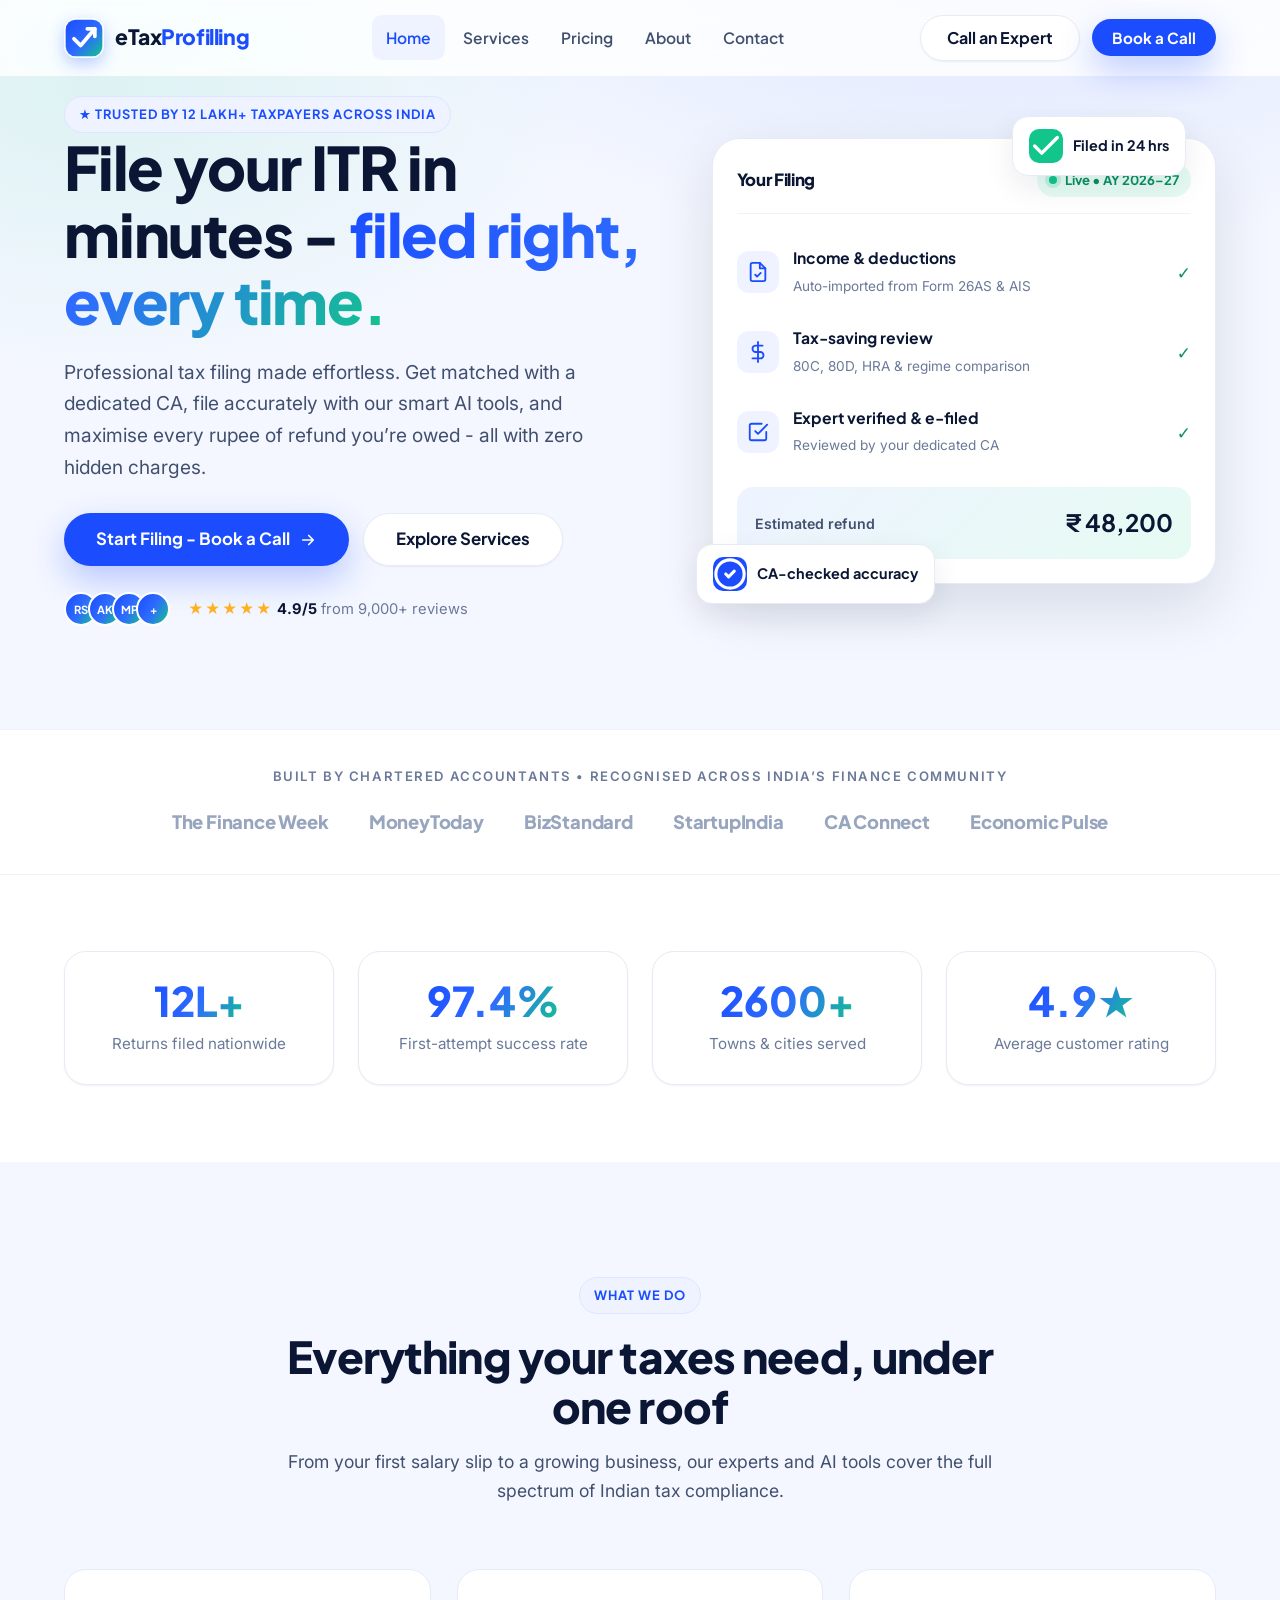
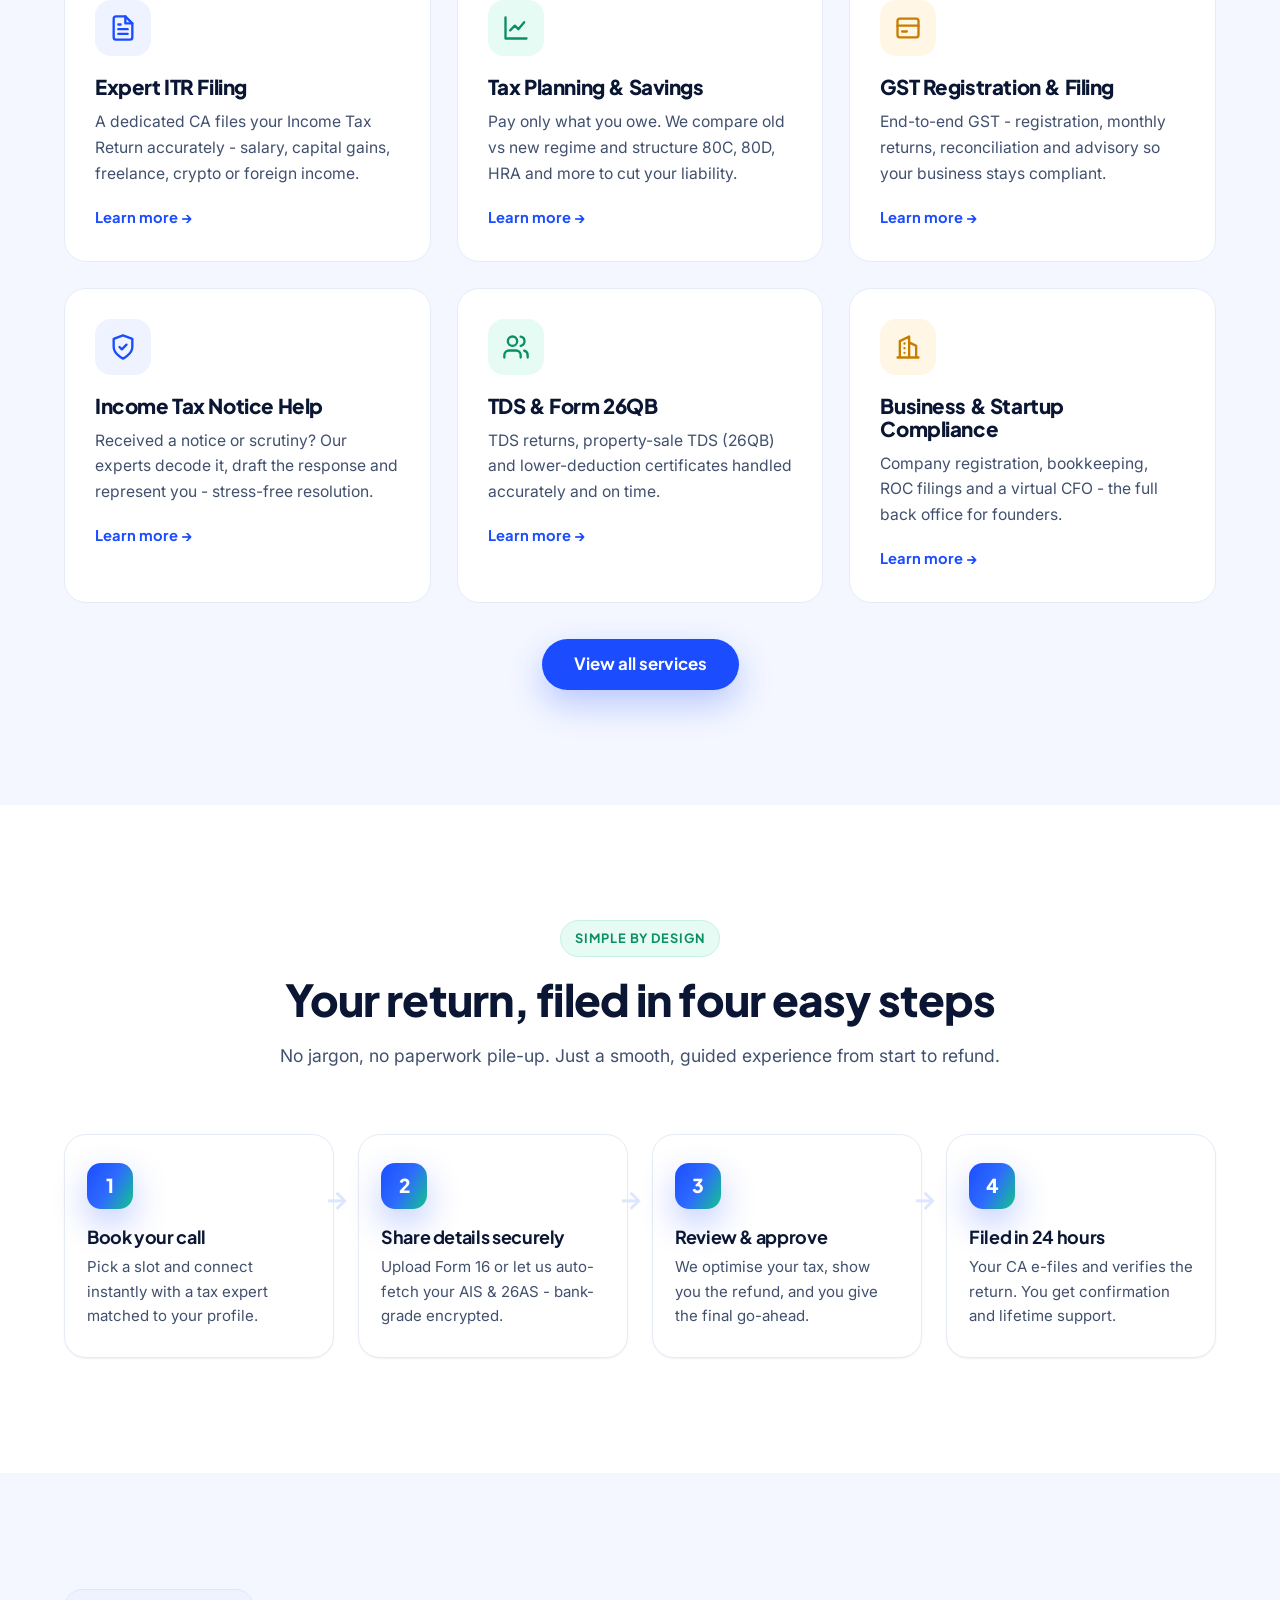
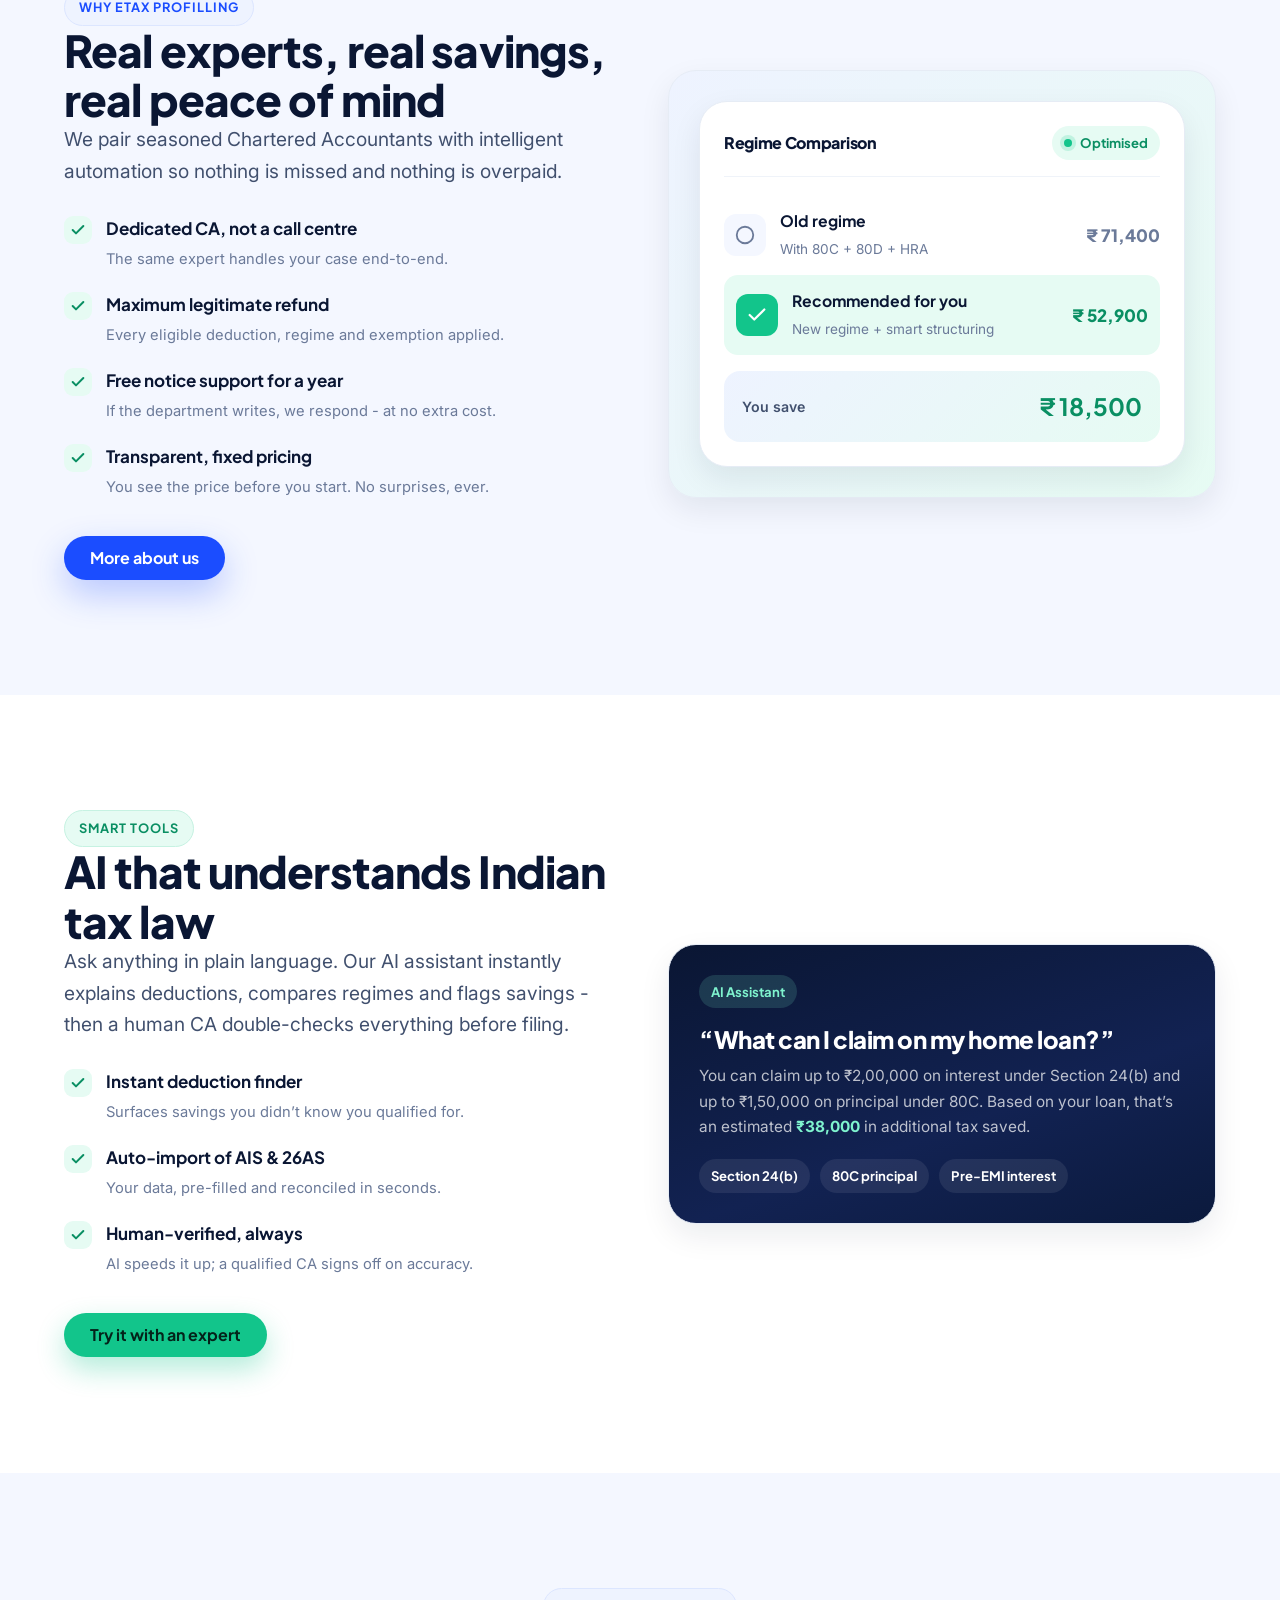
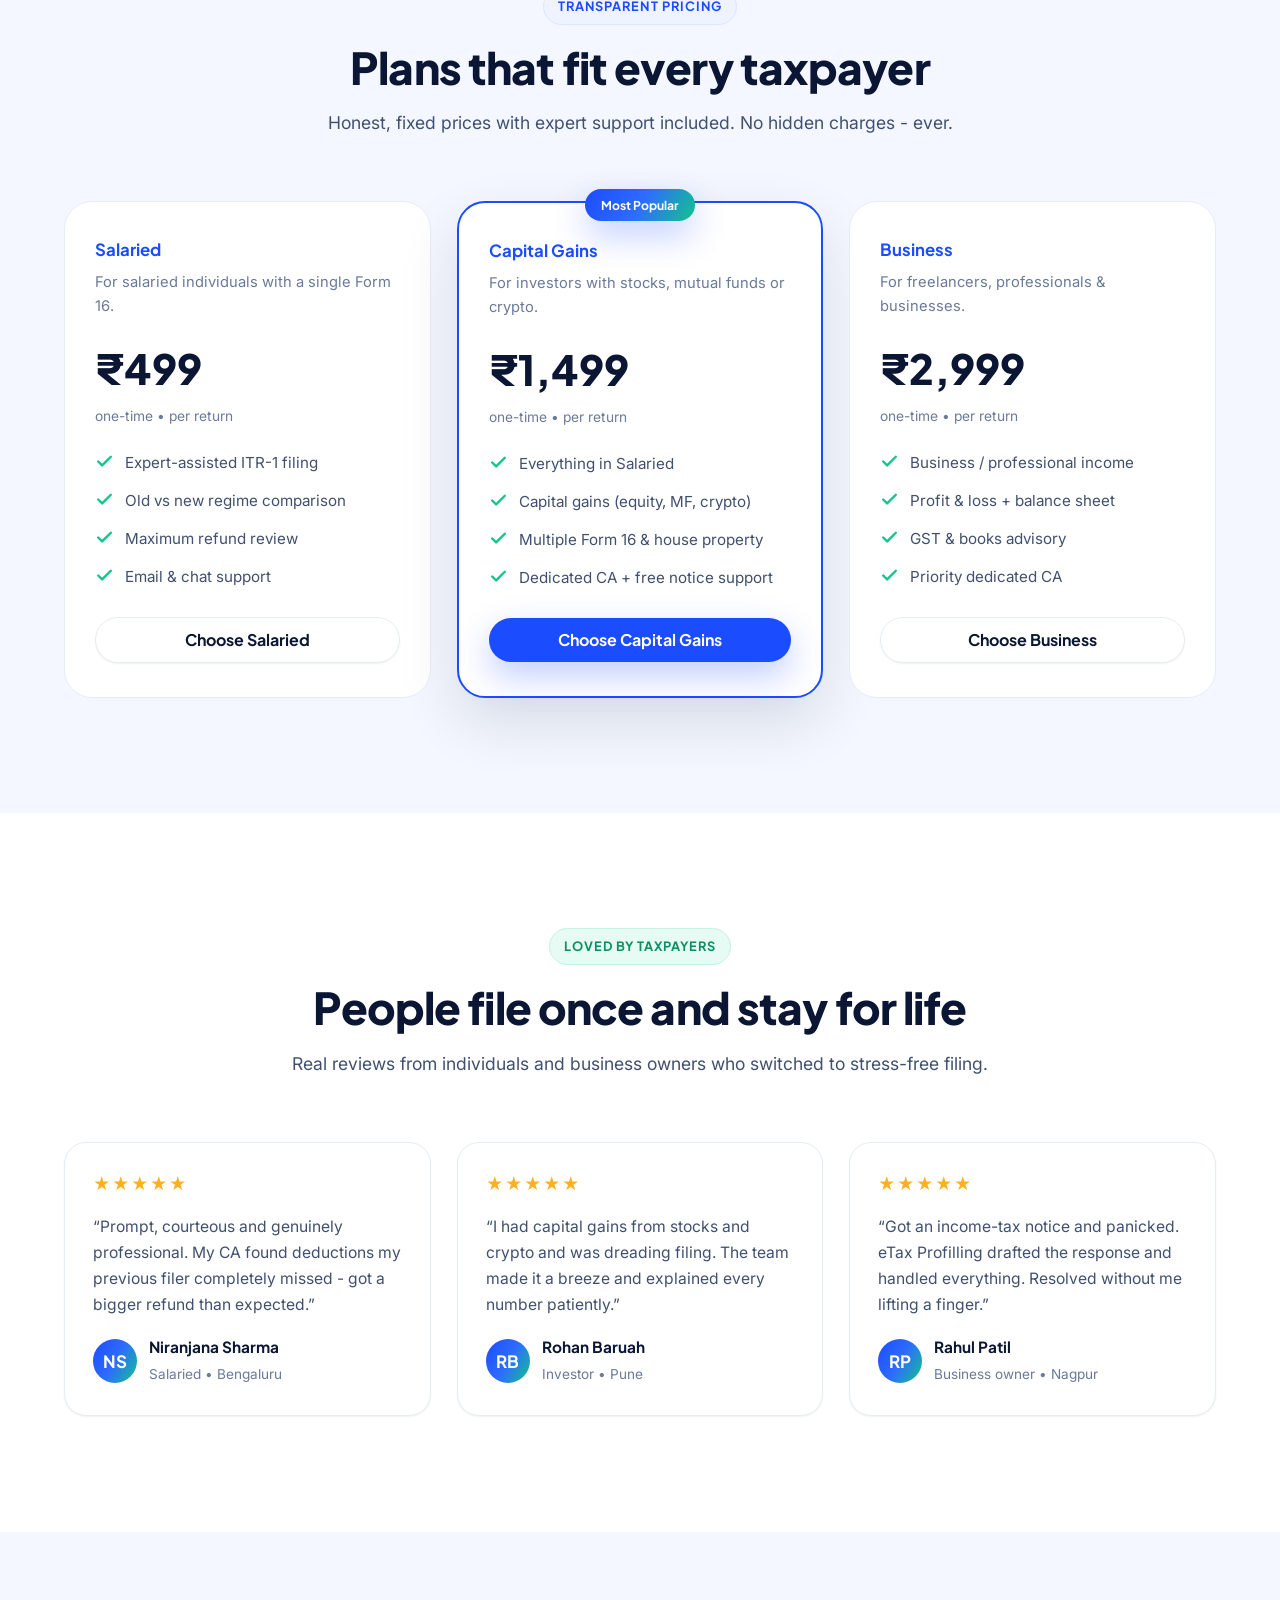
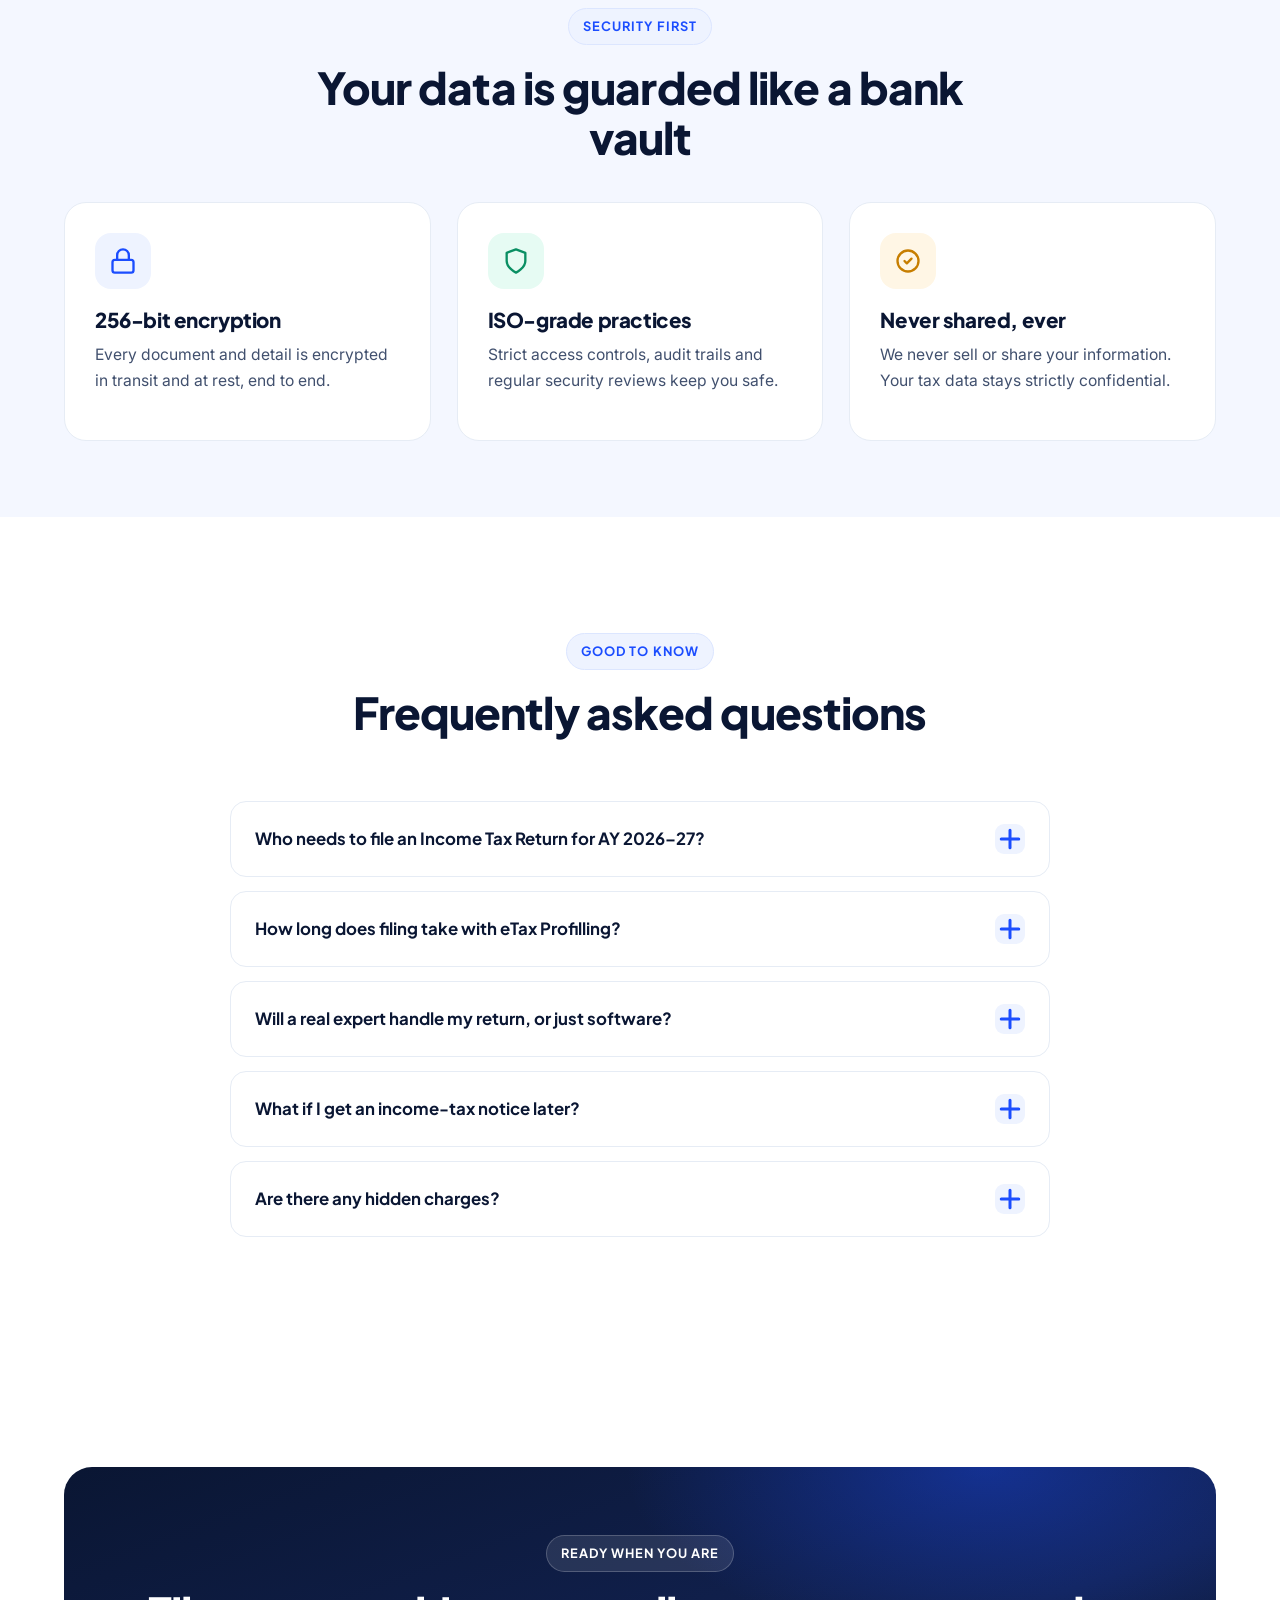
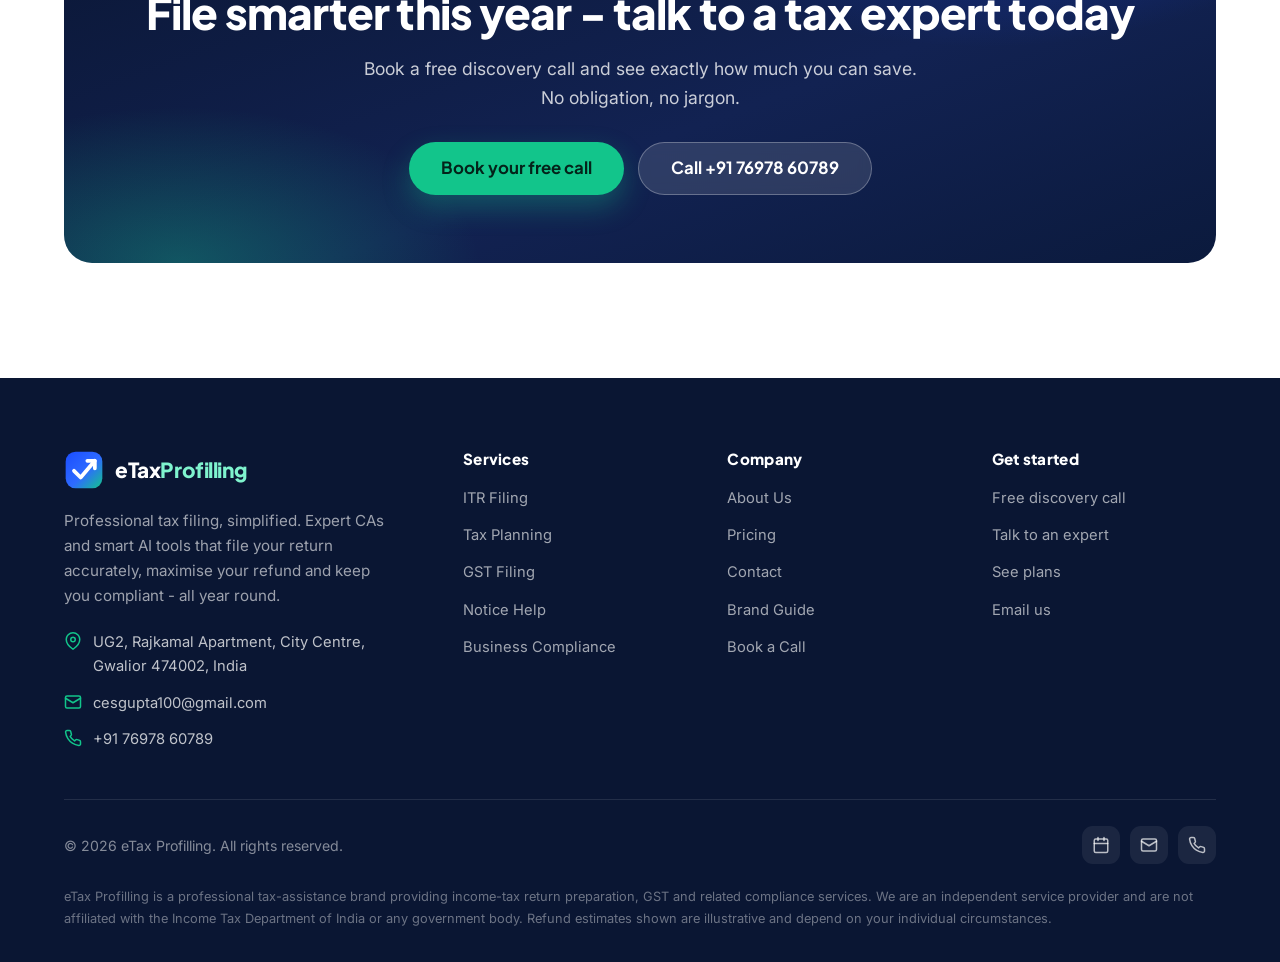
==== commit 4d8526e1: "Typography: replace em-dashes (—) with hyphens (-) site-wide Co-Authored-By: Claude Opus 4.8 (1M con" ====
--- a/index.html
+++ b/index.html
@@ -4,11 +4,11 @@
   <meta charset="UTF-8" />
   <meta name="viewport" content="width=device-width, initial-scale=1.0" />
   <script>document.documentElement.classList.add('js');</script>
-  <title>eTax Profilling — Professional Tax Filing, Simplified | ITR, GST & Tax Planning</title>
-  <meta name="description" content="eTax Profilling files your Income Tax Return in minutes with expert CAs and smart AI tools. ITR filing, tax planning, GST, TDS and notice management — accurate, secure and fully transparent." />
+  <title>eTax Profilling - Professional Tax Filing, Simplified | ITR, GST & Tax Planning</title>
+  <meta name="description" content="eTax Profilling files your Income Tax Return in minutes with expert CAs and smart AI tools. ITR filing, tax planning, GST, TDS and notice management - accurate, secure and fully transparent." />
   <meta name="theme-color" content="#1B4DFF" />
   <link rel="icon" type="image/svg+xml" href="assets/img/favicon.svg" />
-  <meta property="og:title" content="eTax Profilling — Professional Tax Filing, Simplified" />
+  <meta property="og:title" content="eTax Profilling - Professional Tax Filing, Simplified" />
   <meta property="og:description" content="File your ITR in minutes with expert CAs and smart AI tools. Accurate, secure and fully transparent." />
   <meta property="og:type" content="website" />
   <link rel="preconnect" href="https://fonts.googleapis.com" />
@@ -64,11 +64,11 @@
       <div class="container hero__grid">
         <div class="hero__copy">
           <span class="eyebrow reveal">★ Trusted by 12 lakh+ taxpayers across India</span>
-          <h1 class="reveal d1">File your ITR in minutes — <span class="gradient-text">filed right, every time.</span></h1>
-          <p class="lead reveal d2">Professional tax filing made effortless. Get matched with a dedicated CA, file accurately with our smart AI tools, and maximise every rupee of refund you’re owed — all with zero hidden charges.</p>
+          <h1 class="reveal d1">File your ITR in minutes - <span class="gradient-text">filed right, every time.</span></h1>
+          <p class="lead reveal d2">Professional tax filing made effortless. Get matched with a dedicated CA, file accurately with our smart AI tools, and maximise every rupee of refund you’re owed - all with zero hidden charges.</p>
           <div class="btn-row hero__cta reveal d3">
             <a class="btn btn--primary btn--lg" href="https://cal.com/anirudh-gupta/discovery-call" target="_blank" rel="noopener">
-              Start Filing — Book a Call
+              Start Filing - Book a Call
               <svg viewBox="0 0 24 24" fill="none" stroke="currentColor" stroke-width="2.2" stroke-linecap="round" stroke-linejoin="round"><path d="M5 12h14M13 6l6 6-6 6"/></svg>
             </a>
             <a class="btn btn--ghost btn--lg" href="services.html">Explore Services</a>
@@ -156,7 +156,7 @@
           <article class="card reveal">
             <div class="card__ico"><svg viewBox="0 0 24 24" fill="none" stroke="currentColor" stroke-width="2" stroke-linecap="round" stroke-linejoin="round"><path d="M14 2H6a2 2 0 0 0-2 2v16a2 2 0 0 0 2 2h12a2 2 0 0 0 2-2V8z"/><path d="M14 2v6h6M16 13H8M16 17H8M10 9H8"/></svg></div>
             <h3>Expert ITR Filing</h3>
-            <p>A dedicated CA files your Income Tax Return accurately — salary, capital gains, freelance, crypto or foreign income.</p>
+            <p>A dedicated CA files your Income Tax Return accurately - salary, capital gains, freelance, crypto or foreign income.</p>
             <a class="card__link" href="services.html">Learn more →</a>
           </article>
           <article class="card reveal d1">
@@ -168,13 +168,13 @@
           <article class="card reveal d2">
             <div class="card__ico card__ico--gold"><svg viewBox="0 0 24 24" fill="none" stroke="currentColor" stroke-width="2" stroke-linecap="round" stroke-linejoin="round"><rect x="3" y="4" width="18" height="16" rx="2"/><path d="M3 10h18M7 15h4"/></svg></div>
             <h3>GST Registration &amp; Filing</h3>
-            <p>End-to-end GST — registration, monthly returns, reconciliation and advisory so your business stays compliant.</p>
+            <p>End-to-end GST - registration, monthly returns, reconciliation and advisory so your business stays compliant.</p>
             <a class="card__link" href="services.html">Learn more →</a>
           </article>
           <article class="card reveal">
             <div class="card__ico"><svg viewBox="0 0 24 24" fill="none" stroke="currentColor" stroke-width="2" stroke-linecap="round" stroke-linejoin="round"><path d="M12 22s8-4 8-10V5l-8-3-8 3v7c0 6 8 10 8 10z"/><path d="M9 12l2 2 4-4"/></svg></div>
             <h3>Income Tax Notice Help</h3>
-            <p>Received a notice or scrutiny? Our experts decode it, draft the response and represent you — stress-free resolution.</p>
+            <p>Received a notice or scrutiny? Our experts decode it, draft the response and represent you - stress-free resolution.</p>
             <a class="card__link" href="services.html">Learn more →</a>
           </article>
           <article class="card reveal d1">
@@ -186,7 +186,7 @@
           <article class="card reveal d2">
             <div class="card__ico card__ico--gold"><svg viewBox="0 0 24 24" fill="none" stroke="currentColor" stroke-width="2" stroke-linecap="round" stroke-linejoin="round"><path d="M3 21h18M5 21V7l8-4v18M19 21V11l-6-3M9 9v.01M9 13v.01M9 17v.01"/></svg></div>
             <h3>Business &amp; Startup Compliance</h3>
-            <p>Company registration, bookkeeping, ROC filings and a virtual CFO — the full back office for founders.</p>
+            <p>Company registration, bookkeeping, ROC filings and a virtual CFO - the full back office for founders.</p>
             <a class="card__link" href="services.html">Learn more →</a>
           </article>
         </div>
@@ -206,7 +206,7 @@
         </div>
         <div class="steps">
           <div class="step reveal"><div class="step__num">1</div><h3>Book your call</h3><p>Pick a slot and connect instantly with a tax expert matched to your profile.</p></div>
-          <div class="step reveal d1"><div class="step__num">2</div><h3>Share details securely</h3><p>Upload Form 16 or let us auto-fetch your AIS &amp; 26AS — bank-grade encrypted.</p></div>
+          <div class="step reveal d1"><div class="step__num">2</div><h3>Share details securely</h3><p>Upload Form 16 or let us auto-fetch your AIS &amp; 26AS - bank-grade encrypted.</p></div>
           <div class="step reveal d2"><div class="step__num">3</div><h3>Review &amp; approve</h3><p>We optimise your tax, show you the refund, and you give the final go-ahead.</p></div>
           <div class="step reveal d3"><div class="step__num">4</div><h3>Filed in 24 hours</h3><p>Your CA e-files and verifies the return. You get confirmation and lifetime support.</p></div>
         </div>
@@ -223,7 +223,7 @@
           <ul class="feature-list">
             <li><span class="tick"><svg viewBox="0 0 24 24" fill="none" stroke="currentColor" stroke-width="3" stroke-linecap="round" stroke-linejoin="round"><path d="M20 6 9 17l-5-5"/></svg></span><div><b>Dedicated CA, not a call centre</b><small>The same expert handles your case end-to-end.</small></div></li>
             <li><span class="tick"><svg viewBox="0 0 24 24" fill="none" stroke="currentColor" stroke-width="3" stroke-linecap="round" stroke-linejoin="round"><path d="M20 6 9 17l-5-5"/></svg></span><div><b>Maximum legitimate refund</b><small>Every eligible deduction, regime and exemption applied.</small></div></li>
-            <li><span class="tick"><svg viewBox="0 0 24 24" fill="none" stroke="currentColor" stroke-width="3" stroke-linecap="round" stroke-linejoin="round"><path d="M20 6 9 17l-5-5"/></svg></span><div><b>Free notice support for a year</b><small>If the department writes, we respond — at no extra cost.</small></div></li>
+            <li><span class="tick"><svg viewBox="0 0 24 24" fill="none" stroke="currentColor" stroke-width="3" stroke-linecap="round" stroke-linejoin="round"><path d="M20 6 9 17l-5-5"/></svg></span><div><b>Free notice support for a year</b><small>If the department writes, we respond - at no extra cost.</small></div></li>
             <li><span class="tick"><svg viewBox="0 0 24 24" fill="none" stroke="currentColor" stroke-width="3" stroke-linecap="round" stroke-linejoin="round"><path d="M20 6 9 17l-5-5"/></svg></span><div><b>Transparent, fixed pricing</b><small>You see the price before you start. No surprises, ever.</small></div></li>
           </ul>
           <div class="btn-row mt-4"><a class="btn btn--primary" href="about.html">More about us</a></div>
@@ -261,7 +261,7 @@
         <div class="split__copy">
           <span class="eyebrow eyebrow--accent">Smart tools</span>
           <h2>AI that understands Indian tax law</h2>
-          <p class="lead">Ask anything in plain language. Our AI assistant instantly explains deductions, compares regimes and flags savings — then a human CA double-checks everything before filing.</p>
+          <p class="lead">Ask anything in plain language. Our AI assistant instantly explains deductions, compares regimes and flags savings - then a human CA double-checks everything before filing.</p>
           <ul class="feature-list">
             <li><span class="tick"><svg viewBox="0 0 24 24" fill="none" stroke="currentColor" stroke-width="3" stroke-linecap="round" stroke-linejoin="round"><path d="M20 6 9 17l-5-5"/></svg></span><div><b>Instant deduction finder</b><small>Surfaces savings you didn’t know you qualified for.</small></div></li>
             <li><span class="tick"><svg viewBox="0 0 24 24" fill="none" stroke="currentColor" stroke-width="3" stroke-linecap="round" stroke-linejoin="round"><path d="M20 6 9 17l-5-5"/></svg></span><div><b>Auto-import of AIS &amp; 26AS</b><small>Your data, pre-filled and reconciled in seconds.</small></div></li>
@@ -278,7 +278,7 @@
         <div class="section-head">
           <span class="eyebrow">Transparent pricing</span>
           <h2>Plans that fit every taxpayer</h2>
-          <p>Honest, fixed prices with expert support included. No hidden charges — ever.</p>
+          <p>Honest, fixed prices with expert support included. No hidden charges - ever.</p>
         </div>
         <div class="pricing">
           <article class="price-card reveal">
@@ -333,7 +333,7 @@
           <p>Real reviews from individuals and business owners who switched to stress-free filing.</p>
         </div>
         <div class="testimonials">
-          <article class="t-card reveal"><div class="stars">★★★★★</div><p>“Prompt, courteous and genuinely professional. My CA found deductions my previous filer completely missed — got a bigger refund than expected.”</p><div class="t-card__who"><span class="t-card__ava">NS</span><div><b>Niranjana Sharma</b><small>Salaried • Bengaluru</small></div></div></article>
+          <article class="t-card reveal"><div class="stars">★★★★★</div><p>“Prompt, courteous and genuinely professional. My CA found deductions my previous filer completely missed - got a bigger refund than expected.”</p><div class="t-card__who"><span class="t-card__ava">NS</span><div><b>Niranjana Sharma</b><small>Salaried • Bengaluru</small></div></div></article>
           <article class="t-card reveal d1"><div class="stars">★★★★★</div><p>“I had capital gains from stocks and crypto and was dreading filing. The team made it a breeze and explained every number patiently.”</p><div class="t-card__who"><span class="t-card__ava">RB</span><div><b>Rohan Baruah</b><small>Investor • Pune</small></div></div></article>
           <article class="t-card reveal d2"><div class="stars">★★★★★</div><p>“Got an income-tax notice and panicked. eTax Profilling drafted the response and handled everything. Resolved without me lifting a finger.”</p><div class="t-card__who"><span class="t-card__ava">RP</span><div><b>Rahul Patil</b><small>Business owner • Nagpur</small></div></div></article>
         </div>
@@ -366,8 +366,8 @@
           <div class="faq-item"><button class="faq-q" aria-expanded="false">Who needs to file an Income Tax Return for AY 2026–27?<span class="pm"><svg viewBox="0 0 24 24" fill="none" stroke="currentColor" stroke-width="2.4" stroke-linecap="round"><path d="M12 5v14M5 12h14"/></svg></span></button><div class="faq-a"><div class="faq-a__inner">If your gross total income exceeds the basic exemption limit, you must file. Filing is also required (and wise) if you want a TDS refund, have capital gains, hold foreign assets, or need an income proof for loans and visas. Not sure? Book a free call and we’ll tell you in minutes.</div></div></div>
           <div class="faq-item"><button class="faq-q" aria-expanded="false">How long does filing take with eTax Profilling?<span class="pm"><svg viewBox="0 0 24 24" fill="none" stroke="currentColor" stroke-width="2.4" stroke-linecap="round"><path d="M12 5v14M5 12h14"/></svg></span></button><div class="faq-a"><div class="faq-a__inner">Most returns are reviewed and e-filed within 24 hours of receiving your documents. Simple salaried returns can be done the same day once you approve the computation.</div></div></div>
           <div class="faq-item"><button class="faq-q" aria-expanded="false">Will a real expert handle my return, or just software?<span class="pm"><svg viewBox="0 0 24 24" fill="none" stroke="currentColor" stroke-width="2.4" stroke-linecap="round"><path d="M12 5v14M5 12h14"/></svg></span></button><div class="faq-a"><div class="faq-a__inner">Both. Our AI tools speed up data entry and surface savings, but a qualified Chartered Accountant reviews and signs off on every single return before it is filed.</div></div></div>
-          <div class="faq-item"><button class="faq-q" aria-expanded="false">What if I get an income-tax notice later?<span class="pm"><svg viewBox="0 0 24 24" fill="none" stroke="currentColor" stroke-width="2.4" stroke-linecap="round"><path d="M12 5v14M5 12h14"/></svg></span></button><div class="faq-a"><div class="faq-a__inner">Relax — notice support is included free for 365 days on assisted plans. If the department raises any query on a return we filed, our experts handle the response for you.</div></div></div>
-          <div class="faq-item"><button class="faq-q" aria-expanded="false">Are there any hidden charges?<span class="pm"><svg viewBox="0 0 24 24" fill="none" stroke="currentColor" stroke-width="2.4" stroke-linecap="round"><path d="M12 5v14M5 12h14"/></svg></span></button><div class="faq-a"><div class="faq-a__inner">None. You see a fixed, transparent price for your plan before you begin. The quoted price is what you pay — no last-minute add-ons.</div></div></div>
+          <div class="faq-item"><button class="faq-q" aria-expanded="false">What if I get an income-tax notice later?<span class="pm"><svg viewBox="0 0 24 24" fill="none" stroke="currentColor" stroke-width="2.4" stroke-linecap="round"><path d="M12 5v14M5 12h14"/></svg></span></button><div class="faq-a"><div class="faq-a__inner">Relax - notice support is included free for 365 days on assisted plans. If the department raises any query on a return we filed, our experts handle the response for you.</div></div></div>
+          <div class="faq-item"><button class="faq-q" aria-expanded="false">Are there any hidden charges?<span class="pm"><svg viewBox="0 0 24 24" fill="none" stroke="currentColor" stroke-width="2.4" stroke-linecap="round"><path d="M12 5v14M5 12h14"/></svg></span></button><div class="faq-a"><div class="faq-a__inner">None. You see a fixed, transparent price for your plan before you begin. The quoted price is what you pay - no last-minute add-ons.</div></div></div>
         </div>
       </div>
     </section>
@@ -377,7 +377,7 @@
       <div class="container">
         <div class="cta-band reveal">
           <span class="eyebrow" style="background:rgba(255,255,255,.1);color:#fff;border-color:rgba(255,255,255,.2)">Ready when you are</span>
-          <h2 style="margin-top:16px">File smarter this year — talk to a tax expert today</h2>
+          <h2 style="margin-top:16px">File smarter this year - talk to a tax expert today</h2>
           <p>Book a free discovery call and see exactly how much you can save. No obligation, no jargon.</p>
           <div class="btn-row" style="justify-content:center">
             <a class="btn btn--accent btn--lg" href="https://cal.com/anirudh-gupta/discovery-call" target="_blank" rel="noopener">Book your free call</a>
@@ -402,7 +402,7 @@
             </svg>
             <span class="footlogo__text">eTax<span>Profilling</span></span>
           </a>
-          <p>Professional tax filing, simplified. Expert CAs and smart AI tools that file your return accurately, maximise your refund and keep you compliant — all year round.</p>
+          <p>Professional tax filing, simplified. Expert CAs and smart AI tools that file your return accurately, maximise your refund and keep you compliant - all year round.</p>
           <div class="footer__contact">
             <a href="https://maps.google.com/?q=City+Centre+Gwalior+474002" target="_blank" rel="noopener"><svg viewBox="0 0 24 24" fill="none" stroke="currentColor" stroke-width="2" stroke-linecap="round" stroke-linejoin="round"><path d="M21 10c0 7-9 13-9 13s-9-6-9-13a9 9 0 0 1 18 0z"/><circle cx="12" cy="10" r="3"/></svg> UG2, Rajkamal Apartment, City Centre, Gwalior 474002, India</a>
             <a href="mailto:cesgupta100@gmail.com"><svg viewBox="0 0 24 24" fill="none" stroke="currentColor" stroke-width="2" stroke-linecap="round" stroke-linejoin="round"><rect x="2" y="4" width="20" height="16" rx="2"/><path d="m22 7-10 6L2 7"/></svg> cesgupta100@gmail.com</a>
--- a/assets/css/styles.css
+++ b/assets/css/styles.css
@@ -1,5 +1,5 @@
 /* =====================================================================
-   eTax Profilling — Design System
+   eTax Profilling - Design System
    Brand: Professional Tax Filing, Simplified.
    Author: eTax Profilling
    ===================================================================== */
@@ -446,10 +446,10 @@
 /* timeline */
 .timeline { max-width: 760px; margin: 0 auto; display: grid; gap: 0; position: relative; }
 .timeline::before { content: ""; position: absolute; left: 23px; top: 8px; bottom: 8px; width: 2px; background: var(--line); }
-.tl-item { display: grid; grid-template-columns: 48px 1fr; gap: 20px; padding-bottom: 32px; position: relative; }
-.tl-item__dot { width: 48px; height: 48px; border-radius: 14px; background: var(--grad-brand); color: #fff; font-family: var(--font-head); font-weight: 800; display: grid; place-items: center; box-shadow: var(--sh-brand); z-index: 1; font-size: .82rem; }
-.tl-item b { font-family: var(--font-head); color: var(--ink); font-size: 1.1rem; display: block; margin-bottom: 4px; }
-.tl-item p { font-size: .96rem; }
+.tl-item { display: grid; grid-template-columns: 48px 1fr; column-gap: 20px; row-gap: 0; padding-bottom: 32px; position: relative; }
+.tl-item__dot { grid-column: 1; grid-row: 1 / span 2; align-self: start; width: 48px; height: 48px; border-radius: 14px; background: var(--grad-brand); color: #fff; font-family: var(--font-head); font-weight: 800; display: grid; place-items: center; box-shadow: var(--sh-brand); z-index: 1; font-size: .82rem; }
+.tl-item b { grid-column: 2; font-family: var(--font-head); color: var(--ink); font-size: 1.1rem; display: block; margin-bottom: 4px; }
+.tl-item p { grid-column: 2; font-size: .96rem; }
 
 /* -----------------------  STYLE GUIDE  --------------------------- */
 .swatches { display: grid; grid-template-columns: repeat(auto-fill, minmax(180px, 1fr)); gap: 18px; }
